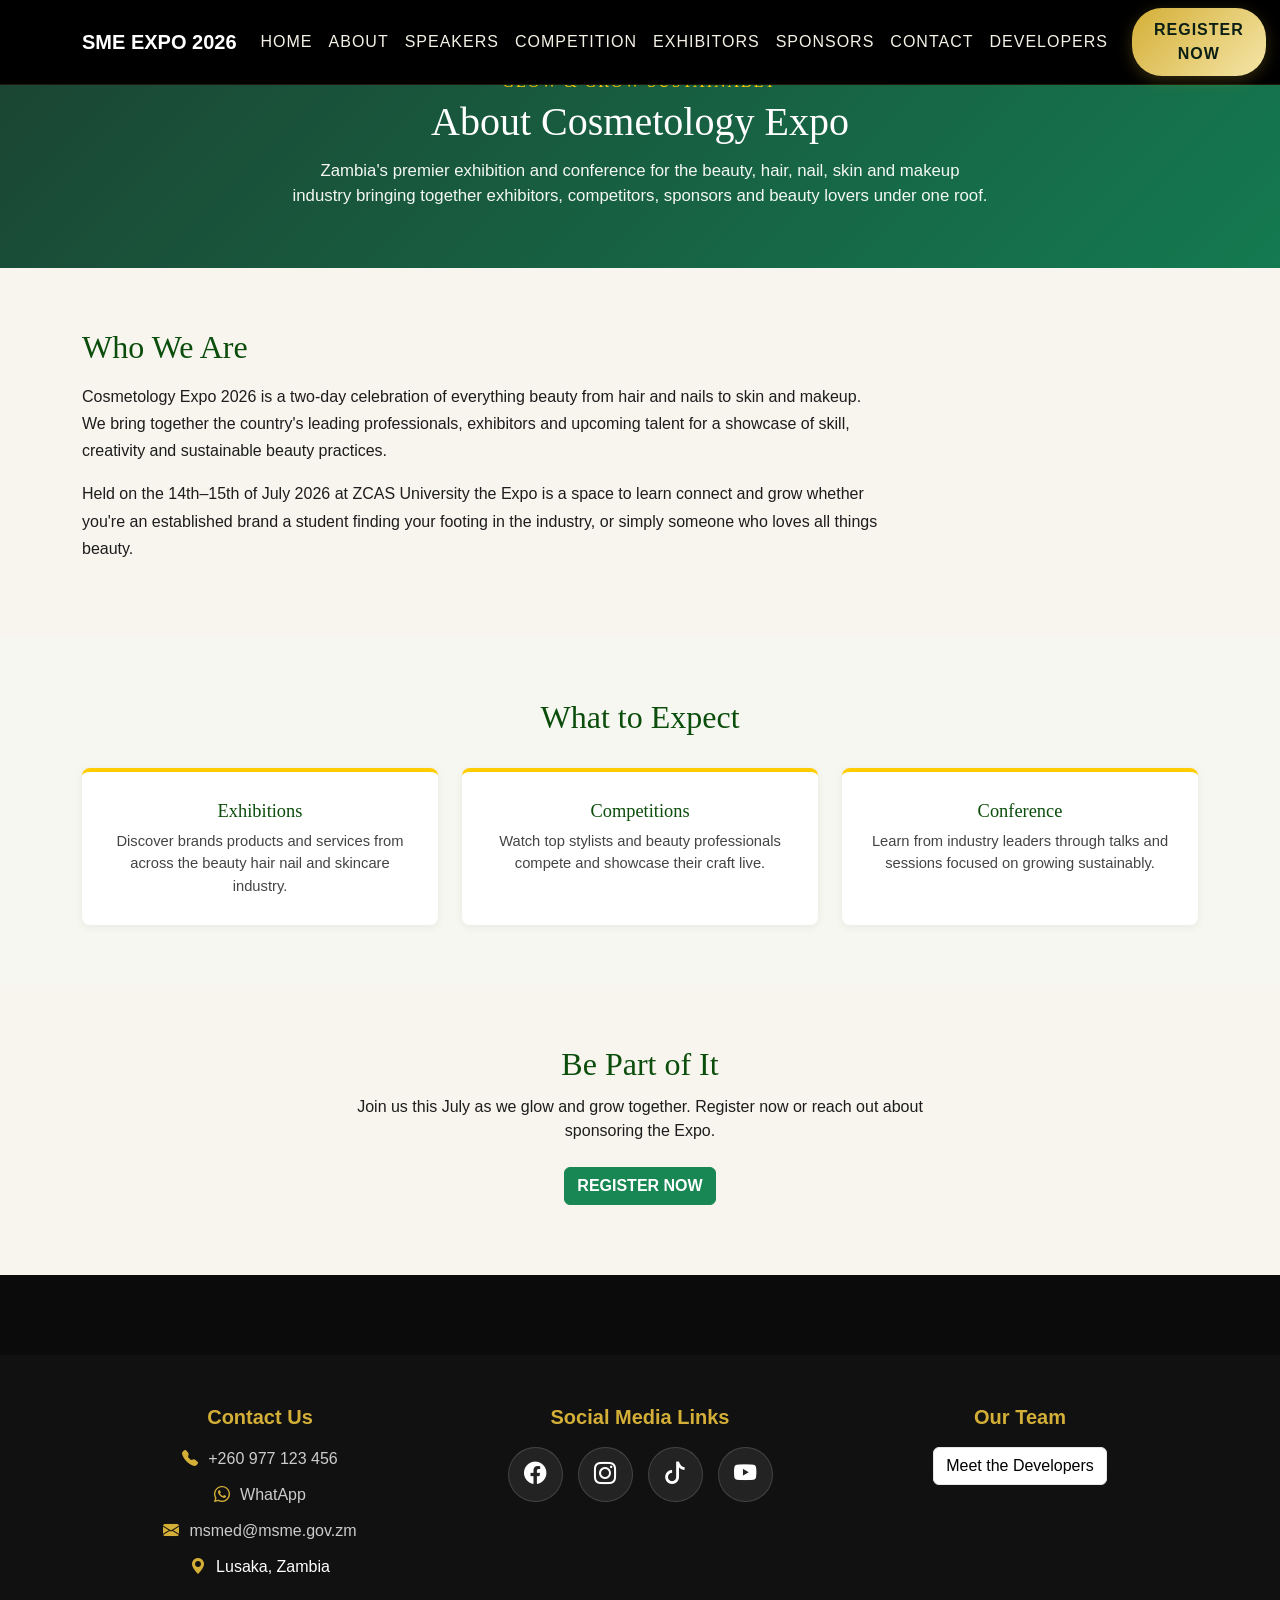
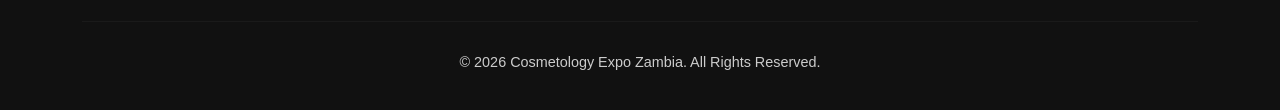
==== about page/about.html @ 8e78cc64 "Add files via upload" ====
<!doctype html>
<html lang="en">
  <head>
    <meta charset="UTF-8" />
    <meta name="viewport" content="width=device-width, initial-scale=1.0" />

    <title>Cosmetology Expo Zambia 2026</title>
    <link rel="stylesheet" href="../bootstrap/dist/css/bootstrap.css" />

    <link
      href="https://cdn.jsdelivr.net/npm/bootstrap@5.3.3/dist/css/bootstrap.min.css"
      rel="stylesheet"
    />

    <link
      href="https://cdn.jsdelivr.net/npm/bootstrap-icons@1.11.3/font/bootstrap-icons.css"
      rel="stylesheet"
    />
    <link rel="stylesheet" href="../style.css" />
    <link rel="stylesheet" href="about.css" />
    <link rel="stylesheet" href="../footer.css" />
  </head>
  <body>
    <!-- NAVBAR -->
    <nav class="navbar navbar-expand-lg navbar-dark fixed-top">
      <div class="container">
        <a class="navbar-brand fw-bold" href="#">
          SME <span class="gold">EXPO 2026</span>
        </a>

        <button
          class="navbar-toggler"
          type="button"
          data-bs-toggle="collapse"
          data-bs-target="#nav"
        >
          <span class="navbar-toggler-icon"></span>
        </button>

        <div class="collapse navbar-collapse" id="nav">
          <ul class="navbar-nav ms-auto">
            <li class="nav-item">
              <a class="nav-link" href="../index.html">HOME</a>
            </li>

            <li class="nav-item">
              <a class="nav-link" href="../about page/about.html">ABOUT</a>
            </li>

            <li class="nav-item">
              <a class="nav-link" href="../index.html#speakers">SPEAKERS</a>
            </li>
            <li class="nav-item">
              <a class="nav-link" href="../competition_page/competition.html"
                >COMPETITION</a
              >
            </li>
            <li class="nav-item">
              <a class="nav-link" href="../exhibitor_page/exhibitor.html"
                >EXHIBITORS</a
              >
            </li>

            <li class="nav-item">
              <a class="nav-link" href="../sponsor_page/sponsor.html"
                >SPONSORS</a
              >
            </li>

            <li class="nav-item">
              <a class="nav-link" href="../index.html#contact">CONTACT</a>
            </li>
            <li class="nav-item">
              <a class="nav-link" href="../developers_page/developers.html"
                >DEVELOPERS</a
              >
            </li>
          </ul>

          <a href="register_page/register.html">
            <button class="btn pink-btn ms-lg-3 text-white">
              REGISTER NOW
            </button></a
          >
        </div>
      </div>
    </nav>

    <!-- END HEADER -->
    <main class="expo-about-page">
      <!-- Hero -->
      <section class="expo-about-hero">
        <div class="container">
          <p class="expo-about-eyebrow">GLOW & GROW SUSTAINABLY</p>
          <h1 class="expo-about-title">About Cosmetology Expo</h1>
          <p class="expo-about-hero-text">
            Zambia's premier exhibition and conference for the beauty, hair,
            nail, skin and makeup industry bringing together exhibitors,
            competitors, sponsors and beauty lovers under one roof.
          </p>
        </div>
      </section>

      <section class="expo-about-story">
        <div class="container">
          <h2 class="expo-about-section-title">Who We Are</h2>
          <p class="expo-about-text">
            Cosmetology Expo 2026 is a two-day celebration of everything beauty
            from hair and nails to skin and makeup. We bring together the
            country's leading professionals, exhibitors and upcoming talent for
            a showcase of skill, creativity and sustainable beauty practices.
          </p>
          <p class="expo-about-text">
            Held on the 14th–15th of July 2026 at ZCAS University the Expo is a
            space to learn connect and grow whether you're an established brand
            a student finding your footing in the industry, or simply someone
            who loves all things beauty.
          </p>
        </div>
      </section>

      <section class="expo-about-highlights">
        <div class="container">
          <h2 class="expo-about-section-title">What to Expect</h2>

          <div class="expo-highlight-grid">
            <div class="expo-highlight-card">
              <h3 class="expo-highlight-title">Exhibitions</h3>
              <p class="expo-highlight-text">
                Discover brands products and services from across the beauty
                hair nail and skincare industry.
              </p>
            </div>

            <div class="expo-highlight-card">
              <h3 class="expo-highlight-title">Competitions</h3>
              <p class="expo-highlight-text">
                Watch top stylists and beauty professionals compete and showcase
                their craft live.
              </p>
            </div>

            <div class="expo-highlight-card">
              <h3 class="expo-highlight-title">Conference</h3>
              <p class="expo-highlight-text">
                Learn from industry leaders through talks and sessions focused
                on growing sustainably.
              </p>
            </div>
          </div>
        </div>
      </section>

      <section class="expo-about-cta">
        <div class="container">
          <h2 class="expo-about-section-title">Be Part of It</h2>

          <p class="expo-about-text">
            Join us this July as we glow and grow together. Register now or
            reach out about sponsoring the Expo.
          </p>

          <button type="button" class="btn btn-success expo-about-btn">
            REGISTER NOW
          </button>
        </div>
      </section>
    </main>

    <footer class="footer" id="contact">
      <div class="container">
        <div class="row text-center">
          <div class="col-md-4">
            <h5>Contact Us</h5>

            <!-- PHONE (callable on mobile) -->
            <div class="contact-item">
              <i class="bi bi-telephone-fill"></i>
              <a href="tel:+260977123456"> +260 977 123 456 </a>
            </div>

            <!-- WHATSAPP (opens chat) -->
            <div class="contact-item">
              <i class="bi bi-whatsapp"></i>
              <a
                href="https://wa.me/260977123456"
                target="_blank"
                rel="noopener noreferrer"
              >
                WhatApp
              </a>
            </div>
            <div class="contact-item">
              <i class="bi bi-envelope-fill"></i>
              <a href="mailto:msmed@msme.gov.zm">msmed@msme.gov.zm</a>
            </div>

            <!-- LOCATION (kept as text since it's not actionable here) -->
            <div class="contact-item">
              <i class="bi bi-geo-alt-fill"></i>
              <span>Lusaka, Zambia</span>
            </div>
          </div>

          <div class="col-md-4">
            <h5>Social Media Links</h5>

            <div class="social-icons">
              <a
                href="https://web.facebook.com/p/Ministry-of-Small-and-Medium-Enterprise-Development-61553670876706/?_rdc=1&_rdr#"
                target="_blank"
                ><i class="bi bi-facebook"></i
              ></a>
              <a href="https://www.instagram.com/minmsme/?hl=en"
                ><i class="bi bi-instagram"></i
              ></a>
              <a href="#"><i class="bi bi-tiktok"></i></a>

              <a
                href="https://www.youtube.com/channel/UCl2kdPJ8ve2TBBOpsqI4Zig"
                target="_blank"
                ><i class="bi bi-youtube"></i
              ></a>
            </div>
          </div>

          <div class="col-md-4">
            <h5>Our Team</h5>
            <a href="../developers_page/developers.html" class="btn team-btn">
              Meet the Developers
            </a>
          </div>
        </div>

        <hr />

        <div class="footer-bottom">
          <p>© 2026 Cosmetology Expo Zambia. All Rights Reserved.</p>
        </div>
      </div>
    </footer>

    <script src="../bootstrap/dist/js/bootstrap.js"></script>
  </body>
</html>
---- style.css ----
.navbar .nav-link {
   color: #f5f1e6;
   /* soft ivory instead of white */
   position: relative;
   transition: all 0.3s ease;
   letter-spacing: 1px;
 }

 /* Hover = gold luxury glow */
 .navbar .nav-link:hover {
   color: #d4af37;
   text-shadow:
     0 0 6px rgba(212, 175, 55, 0.6),
     0 0 12px rgba(212, 175, 55, 0.5),
     0 0 20px rgba(212, 175, 55, 0.4);
   transform: translateY(-2px);
 }

 /* underline glow (luxury thin line) */
 .navbar .nav-link::after {
   content: "";
   position: absolute;
   left: 0;
   bottom: -6px;
   width: 0%;
   height: 1px;
   background: #d4af37;
   box-shadow: 0 0 8px rgba(212, 175, 55, 0.7);
   transition: 0.3s ease;
 }

 .navbar .nav-link:hover::after {
   width: 100%;
 }

 .navbar {
   background: rgba(11, 31, 20, 0.85);
   backdrop-filter: blur(12px);
   border-bottom: 1px solid rgba(212, 175, 55, 0.15);
 }

 .pink-btn {
   background: linear-gradient(135deg, #d4af37, #f5e6a8);
   color: #0b1f14 !important;
   border: none;
   padding: 10px 22px;
   font-weight: 600;
   letter-spacing: 1px;
   border-radius: 30px;
   box-shadow: 0 4px 15px rgba(212, 175, 55, 0.25);
   transition: all 0.3s ease;
   position: relative;
   overflow: hidden;
 }

 /* Hover effect */
 .pink-btn:hover {
   transform: translateY(-3px);
   box-shadow: 0 8px 25px rgba(212, 175, 55, 0.45);
   background: linear-gradient(135deg, #f5e6a8, #d4af37);
 }

 /* subtle shine animation */
 .pink-btn::before {
   content: "";
   position: absolute;
   top: 0;
   left: -75%;
   width: 50%;
   height: 100%;
   background: rgba(255, 255, 255, 0.25);
   transform: skewX(-20deg);
   transition: 0.5s;
 }

 .pink-btn:hover::before {
   left: 130%;
 }

 body {
   background: #0b0b0b;
   color: white;
   font-family: Arial, sans-serif;
 }

 /* NAV */
 .navbar {
   background: #000;
 }


 /* ==========================================
   HERO SECTION
========================================== */

.hero {
  position: relative;
  min-height: 50vh;

  display: flex;
  align-items: center;

  overflow: hidden;

  background:
    linear-gradient(
      90deg,
      rgba(0, 0, 0, 0.88) 0%,
      rgba(0, 0, 0, 0.65) 35%,
      rgba(0, 0, 0, 0.30) 60%,
      rgba(0, 0, 0, 0.05) 100%
    ),
    url("images/hero.webp");

  background-size: cover;
 
  background-position: center 30%;
  background-repeat: no-repeat;
}

/* ==========================================
   HERO CONTENT
========================================== */

.hero-content {
  position: relative;
  z-index: 2;

  max-width: 720px;

  padding-top: 80px;
  padding-bottom: 40px;
}

/* ==========================================
   EVENT TAG
========================================== */

.hero-tag {
  display: inline-flex;
  align-items: center;

  padding: 10px 20px;
  margin-bottom: 1.5rem;

  border-radius: 999px;

  background: rgba(255, 255, 255, 0.08);
  backdrop-filter: blur(12px);

  border: 1px solid rgba(255, 255, 255, 0.15);

  color: #fff;
  font-size: 1.7;
  font-weight: 600;
  letter-spacing: 2px;
  text-transform: uppercase;
}

/* ==========================================
   HEADING AREA
========================================== */

.hero-heading {
  border-left: 4px solid rgba(255, 255, 255, 0.75);
  padding-left: 28px;
}

.hero-title {
  margin-bottom: 1.2rem;

  color: #fff;

  font-size: clamp(2.2rem, 4vw, 3rem);

  font-weight: 900;
  line-height: 1;

  text-transform: uppercase;

  max-width: 550px;

  text-shadow:
    0 0 10px rgba(0, 0, 0, 0.25),
    0 0 30px rgba(0, 0, 0, 0.15);
}

.hero-outline {
  display: block;

  color: transparent;
  -webkit-text-stroke: 1px rgba(255, 255, 255, 0.9);
}

/* ==========================================
   DESCRIPTION
========================================== */

.hero-description {
  width: min(400px, 100%);

  margin-bottom: 2rem;

  color: rgba(255, 255, 255, 0.92);

  font-size: 1rem;
  line-height: 1.8;
}

/* ==========================================
   CTA BUTTON
========================================== */

.hero-btn {
  display: inline-flex;
  align-items: center;
  justify-content: center;

  padding: 14px 34px;

  border-radius: 999px;

  text-decoration: none;

  color: #fff;

  font-weight: 700;
  letter-spacing: 0.5px;

  background: rgba(255, 255, 255, 0.12);

  backdrop-filter: blur(12px);

  border: 1px solid rgba(255, 255, 255, 0.2);

  transition: all 0.3s ease;
}

.hero-btn:hover {
  transform: translateY(-3px);

  background: rgba(255, 255, 255, 0.2);
}

/* ==========================================
   EVENT INFO
========================================== */

.hero-info {
  display: flex;
  flex-wrap: wrap;
  gap: 15px;

  margin-top: 2rem;
}

.info-pill {
  padding: 12px 20px;

  border-radius: 999px;

  background: rgba(255, 255, 255, 0.08);

  backdrop-filter: blur(10px);

  border: 1px solid rgba(255, 255, 255, 0.15);

  color: #fff;
  font-size: 0.95rem;
}

/* ==========================================
   COUNTDOWN
========================================== */

.countdown-card {
  display: flex;
  flex-wrap: wrap;

  gap: 15px;

  margin-top: 1.8rem;
}

.time-box {
  min-width: 85px;

  text-align: center;

  padding: 16px;

  border-radius: 18px;

  background: rgba(255, 255, 255, 0.08);

  backdrop-filter: blur(10px);

  border: 1px solid rgba(255, 255, 255, 0.15);
}

.time-box span {
  display: block;

  color: #fff;

  font-size: 1.8rem;
  font-weight: 700;
}

.time-box small {
  color: rgba(255, 255, 255, 0.75);

  font-size: 0.75rem;

  letter-spacing: 1px;

  text-transform: uppercase;
}

/* ==========================================
   TABLETS
========================================== */

@media (max-width: 992px) {

  .hero {
    background-position: center center;
  }

  .hero-content {
    max-width: 100%;
    padding-top: 70px;
    padding-bottom: 40px;
    position: relative;
    z-index: 1;
  }

  .hero-title {
    max-width: 100%;
  }

  .hero-description {
    width: min(340px, 100%);
  }
}

/* ==========================================
   MOBILE
========================================== */

@media (max-width: 768px) {

  .hero {
    min-height: auto;

    background:
      linear-gradient(
        180deg,
        rgba(0, 0, 0, 0.82) 0%,
        rgba(0, 0, 0, 0.55) 100%
      ),
      url("images/smaller_screens.webp");

    background-size: cover;
    background-position: center top;
    background-repeat: no-repeat;

    padding: 90px 0 50px;
  }

  .hero-content {
    padding: 0;
  }

  .hero-heading {
    border-left: none;
    padding-left: 0;
  }

  .hero-title {
    font-size: clamp(2rem, 8vw, 3.2rem);
    max-width: 100%;
  }

  .hero-description {
    width: 100%;
    max-width: 100%;
    font-size: 0.95rem;
  }

  .hero-info {
    flex-direction: column;
    align-items: flex-start;
  }

  .countdown-card {
    gap: 10px;
  }

  .time-box {
    min-width: 75px;
    padding: 14px;
  }

  .time-box span {
    font-size: 1.4rem;
  }

  .hero-btn {
    width: 100%;
    max-width: 260px;
  }
}

/* ==========================================
   SMALL PHONES
========================================== */

@media (max-width: 480px) {

  .hero-tag {
    font-size: 0.7rem;
    letter-spacing: 1px;
  }

  .hero-title {
    font-size: 2rem;
  }

  .hero-description {
    font-size: 0.9rem;
  }

  .time-box {
    min-width: 65px;
  }

  .time-box span {
    font-size: 1.2rem;
  }
}

/* ==========================================
   GLOBAL TEXT FIX
========================================== */

body {
  color: #222;
}


/* VALUE SECTION */



  .value-section {
  background: #f3ede3;

}

.value-box {
  padding: 30px 25px;
  border-radius: 16px;
background:#fff;
  border: 1px solid rgba(0, 0, 0, 0.08);
  box-shadow: 0 2px 10px rgba(0, 0, 0, 0.04);
  transition: all 0.3s ease;
  height: 100%;
  text-align: center;
}

.value-box i {
  display: block;
  font-size: 32px;
  color: #d4af37;
  margin-bottom: 12px;
}

.value-box h5 {
  margin: 0;
  font-weight: 600;
  color: #222;
}

.value-box:hover {
  transform: translateY(-6px);
  background: #1b4332;
  border-color: #1b4332;
  box-shadow: 0 12px 30px rgba(27, 67, 50, 0.25);
}

.value-box:hover i,
.value-box:hover h5 {
  color: #fff;
}

.value-box:hover i {
  color: #d4af37; /* keeps gold icon even on hover */
}

/* BEAUTY CARDS */
.beauty-card {
  position: relative;
  overflow: hidden;
  border-radius: 16px;
  cursor: pointer;
  transition: all 0.3s ease;
  height: 100%;
  box-shadow: 0 8px 25px rgba(0, 0, 0, 0.08);
}

.beauty-card img {
  width: 100%;
  height: 280px;
  object-fit: cover;
  display: block;
  transition: transform 0.4s ease;
}

.beauty-card h6 {
  position: absolute;
  bottom: 15px;
  left: 15px;
  margin: 0;
  color: #fff;
  background: rgba(0, 0, 0, 0.65);
  padding: 8px 14px;
  border-radius: 8px;
  font-size: 1rem;
  font-weight: 600;
}

.beauty-card:hover img {
  transform: scale(1.08);
}


/* WHAT YOU'LL EXPERIENCE */
.expo-title {
  font-size: clamp(1.8rem, 4vw, 2.5rem);
  font-weight: 700;
  letter-spacing: 2px;
  color: #1b4332; /* green */
  text-transform: uppercase;
  position: relative;
  display: inline-block;
}

.expo-title::after {
  content: "";
  display: block;
  width: 120px;
  height: 4px;
  margin: 12px auto 0;
  border-radius: 50px;
  background: linear-gradient(
    to right,
    #1b4332,
    #d4af37,
    #5a3e1b
  );
}

/* PARAGRAPH */
.expo-subtitle {
  max-width: 700px;
  margin-left: auto;
  margin-right: auto;
  font-size: 1.15rem;
  line-height: 1.8;
  color: #000;
  font-weight: 400;
}

/* BEAUTY FOCUS AREAS */
.focus-areas-title {
  font-size: clamp(1.8rem, 4vw, 2.5rem);
  font-weight: 700;
  letter-spacing: 2px;
  color: #1b4332; /* green */
  text-transform: uppercase;
  position: relative;
  display: inline-block;
}

.focus-areas-title::after {
 content: "";
  display: block;
  width: 120px;
  height: 4px;
  margin: 12px auto 0;
  border-radius: 50px;
  background: linear-gradient(
    to right,
    #1b4332,
    #d4af37,
    #5a3e1b
  );
}

/* Tablet */
@media (max-width: 991px) {
  .beauty-card img {
    height: 250px;
  }
}

/* Mobile */
@media (max-width: 767px) {
  .beauty-card {
    max-width: 500px;
    margin: 0 auto;
  }

  .beauty-card img {
    height: 300px;
  }
}

/* Very small phones */
@media (max-width: 480px) {
  .beauty-card img {
    height: 240px;
  }
} 
/* =========================
   HOME ABOUT SECTION (GREEN THEME)
========================= */

.home-about-section {
  background: linear-gradient(135deg,  #144d35, #1b4332);
  color: #fff;
}

.home-about-title {
  font-weight: 700;
  color: #fff;
}

.home-about-text {
  color: rgba(255, 255, 255, 0.9);
  line-height: 1.7;
}

.home-about-btn {
  background-color: #fff;
  color: #0b5d3b;
  border: none;
  font-weight: 600;
}

.home-about-btn:hover {
  background-color: #e6f5ee;
  color: #0b5d3b;
}

.home-about-img {
  width: 100%;
  border-radius: 0.5rem;
}

/* =========================
   SPEAKERS SECTION
========================= */

.speakers-section {
  background: #f3ede3;
}
.speaker-card {
  background: #fff;
  border-radius: 12px;
  overflow: hidden;
  box-shadow: 0 6px 20px rgba(0,0,0,0.08);
  transition: all 0.3s ease;
  height: 100%;
}

.speaker-card:hover {
  transform: translateY(-8px);
  box-shadow: 0 12px 30px rgba(0,0,0,0.15);
}

.speaker-card img {
  width: 100%;
  height: 320px;
  object-fit: cover;
  object-position: top;
}

.speaker-info {
  padding: 15px;
}

.speaker-info h5,
.speaker-info small,
.speaker-info p {
  color: #222 !important;
}

.speaker-info small {
  color: #0b5d3b !important;
  display: block;
  margin-bottom: 10px;
}

.speaker-info p {
  font-size: 14px;
  line-height: 1.5;
}


/* =========================
   SPONSORS SECTION BACKGROUND
========================= */
#sponsors {
 background: linear-gradient(135deg,  #144d35, #1b4332);
  color: #fff;
}

/* subtitle */
.sponsor-subtext {
  color: rgba(255,255,255,0.85);
  max-width: 700px;
  margin: 0 auto 20px;
}

/* CTA BUTTON */
.sponsor-cta {
  display: inline-block;
  margin-top: 10px;
  padding: 10px 20px;
  background: #fff;
  color: #0b5d3b;
  font-weight: 600;
  border-radius: 8px;
  text-decoration: none;
  transition: 0.3s;
}

.sponsor-cta:hover {
  background: #e6f5ee;
}

/* =========================
   MARQUEE
========================= */
.sponsor-marquee {
    overflow: hidden;
    padding: 40px 0;
}

.sponsor-track {
  display: flex;
  gap: 25px;
  width: max-content;
  animation: scrollLeft 25s linear infinite;
}

/* =========================
   SPONSOR CARD (CLICKABLE)
========================= */
.sponsor-card {
  background: #fff;
  border-radius: 12px;
  padding: 15px;
  width: 220px;
  flex: 0 0 auto;

  text-decoration: none;
  color: #222;

  display: flex;
  flex-direction: column;
  align-items: center;

  overflow: hidden; /* important */

  box-shadow: 0 6px 18px rgba(0,0,0,0.15);

  transition:
    transform 0.3s ease,
    box-shadow 0.3s ease;
}


.sponsor-card img {
  width: 100%;
  height: 70px;
  object-fit: contain;
  margin-bottom: 10px;
}
.sponsor-card h6 {
  font-weight: 700;
  margin-top: 10px;
  margin-bottom: 0;
}

.sponsor-card:hover {
  transform: scale(1.18);
  box-shadow: 0 18px 40px rgba(0,0,0,0.25);
}



/* =========================
   ANIMATION
========================= */
@keyframes scrollLeft {
  0% { transform: translateX(0); }
  100% { transform: translateX(-50%); }
}

/* =========================
   CTA SECTION
========================= */
#register {
  background: #111;
}

#register h2 {
  font-weight: 700;
}

#register p {
  color: #ccc;
}

/* RESPONSIVENESS */
@media (max-width: 1200px) {

  .hero-content {
    max-width: 600px;
  }

  .speaker-card img {
    height: 280px;
  }

  .beauty-card img {
    height: 240px;
  }
}
---- about page/about.css ----
.expo-about-page {
  color: #1d1d1d;
}

/* HERO SECTION */
.expo-about-hero {
  background-color: rgb(12, 90, 12);
  background: linear-gradient(135deg, #1b4332, #147a50);
  color: white;
  padding: 70px 0 60px;
  text-align: center;
}

.expo-about-eyebrow {
  font-family: "Fingbanger";
  letter-spacing: 2px;
  color: rgb(255, 204, 0);
  margin-bottom: 0.25rem;
}

.expo-about-title {
  font-family: "Folklore";
  color: white;
  margin-bottom: 0.75rem;
}

.expo-about-hero-text {
  max-width: 700px;
  margin: 0 auto;
  font-size: 1.05rem;
  opacity: 0.95;
}

/* STORY SECTION */
.expo-about-story {
  padding: 60px 0;
}

.expo-about-story .expo-about-section-title {
  font-family: "Folklore";
  color: rgb(11, 77, 11);
  margin-bottom: 1rem;
}

.expo-about-story .expo-about-text {
  font-size: 1rem;
  line-height: 1.7;
  max-width: 800px;
}

/* HIGHLIGHTS SECTION */
.expo-about-highlights {
  background-color: #f7f7f2;
  padding: 60px 0;
}

.expo-about-highlights .expo-about-section-title {
  font-family: "Folklore";
  color: rgb(11, 77, 11);
  text-align: center;
  margin-bottom: 2rem;
}

.expo-highlight-grid {
  display: grid;
  grid-template-columns: repeat(3, 1fr);
  gap: 24px;
}

.expo-highlight-card {
  background: white;
  border-radius: 8px;
  padding: 28px 22px;
  text-align: center;
  box-shadow: 0 2px 10px rgba(0, 0, 0, 0.06);
  border-top: 4px solid rgb(255, 204, 0);
}

.expo-highlight-title {
  font-family: "Landasans";
  color: rgb(11, 77, 11);
  font-size: 1.15rem;
  margin-bottom: 0.5rem;
}

.expo-highlight-text {
  font-size: 0.92rem;
  color: #444;
  margin: 0;
}

/* CTA SECTION */
.expo-about-cta {
  text-align: center;
  padding: 60px 0 70px;
}

.expo-about-cta .expo-about-section-title {
  font-family: "Folklore";
  color: rgb(11, 77, 11);
  margin-bottom: 0.75rem;
}

.expo-about-cta .expo-about-text {
  max-width: 600px;
  margin: 0 auto 1.5rem;
}

.expo-about-btn {
  font-weight: 600;
}


/* MOBILE */
@media (max-width: 768px) {
  .expo-highlight-grid {
    grid-template-columns: 1fr;
  }
}

.expo-about-story {
  background-color: #f8f5ef;
}

.expo-about-cta {
  background-color: #f8f5ef;
}
---- footer.css ----
/* =========================================
   FOOTER BASE
   ========================================= */

.footer {
  background: #111;
  color: #fff;
  padding: 50px 0 20px;
  margin-top: 80px;
}

/* Section titles */
.footer h5 {
  color: #d4af37;
  margin-bottom: 18px;
  font-weight: 600;
}

/* default text + links */
.footer p,
.footer a {
  color: #ccc;
}

/* prevent ugly underline globally */
.footer a {
  text-decoration: none;
}

/* =========================================
   CONTACT SECTION
   ========================================= */

.contact-item {
  display: flex;
  align-items: center;
  justify-content: center;
  gap: 10px;
  margin-bottom: 12px;
}

/* icons */
.contact-item i {
  color: #d4af37;
  transition: 0.3s ease;
}

/* clickable links */
.contact-item a {
  color: #ccc;
  transition: 0.3s ease;
}

/* hover effect */
.contact-item a:hover {
  color: #d4af37;
}

/* WhatsApp special hover (green glow) */
.contact-item:hover .bi-whatsapp {
  color: #25D366;
  transform: scale(1.15);
}

/* =========================================
   SOCIAL ICONS
   ========================================= */

.social-icons {
  display: flex;
  justify-content: center;
  gap: 15px;
  margin-top: 10px;
}

.social-icons a {
  width: 55px;
  height: 55px;

  display: flex;
  align-items: center;
  justify-content: center;

  border-radius: 50%;

  background: rgba(255,255,255,0.08);
  border: 1px solid rgba(255,255,255,0.15);

  color: #fff;
  font-size: 1.4rem;

  transition: all 0.3s ease;
}

.social-icons a:hover {
  transform: translateY(-5px);
  background: #d4af37;
  color: #111;
  box-shadow: 0 0 18px rgba(212,175,55,0.6);
}

/* =========================================
   DEVELOPERS SECTION
   ========================================= */

.developers {
  display: flex;
  flex-direction: column;
  gap: 8px;
}

.developers a {
  font-size: 0.9rem;
  color: #ccc;
  transition: 0.3s ease;
}

/* hover animation */
.developers a:hover {
  color: #d4af37;
  transform: translateX(8px);
}

/* =========================================
   FOOTER BOTTOM
   ========================================= */

.footer hr {
  border-color: rgba(255,255,255,0.15);
  margin: 30px 0;
}

.footer-bottom {
  text-align: center;
  color: #888;
  font-size: 0.9rem;
}

.team-btn {
  background-color: #ffffff !important;
  color: #000 !important;
  border: 1px solid #e6e6e6 !important;
  transition: all 0.3s ease !important;

}


/* hover = luxury gold */
.team-btn:hover {
  background: linear-gradient(135deg, #f6dd8b, #efd66a) !important;
  color: #000 !important;
  border-color: #f5d97c !important;
  transform: translateY(-2px);
  box-shadow: 0 6px 15px rgba(212, 175, 55, 0.25);
}
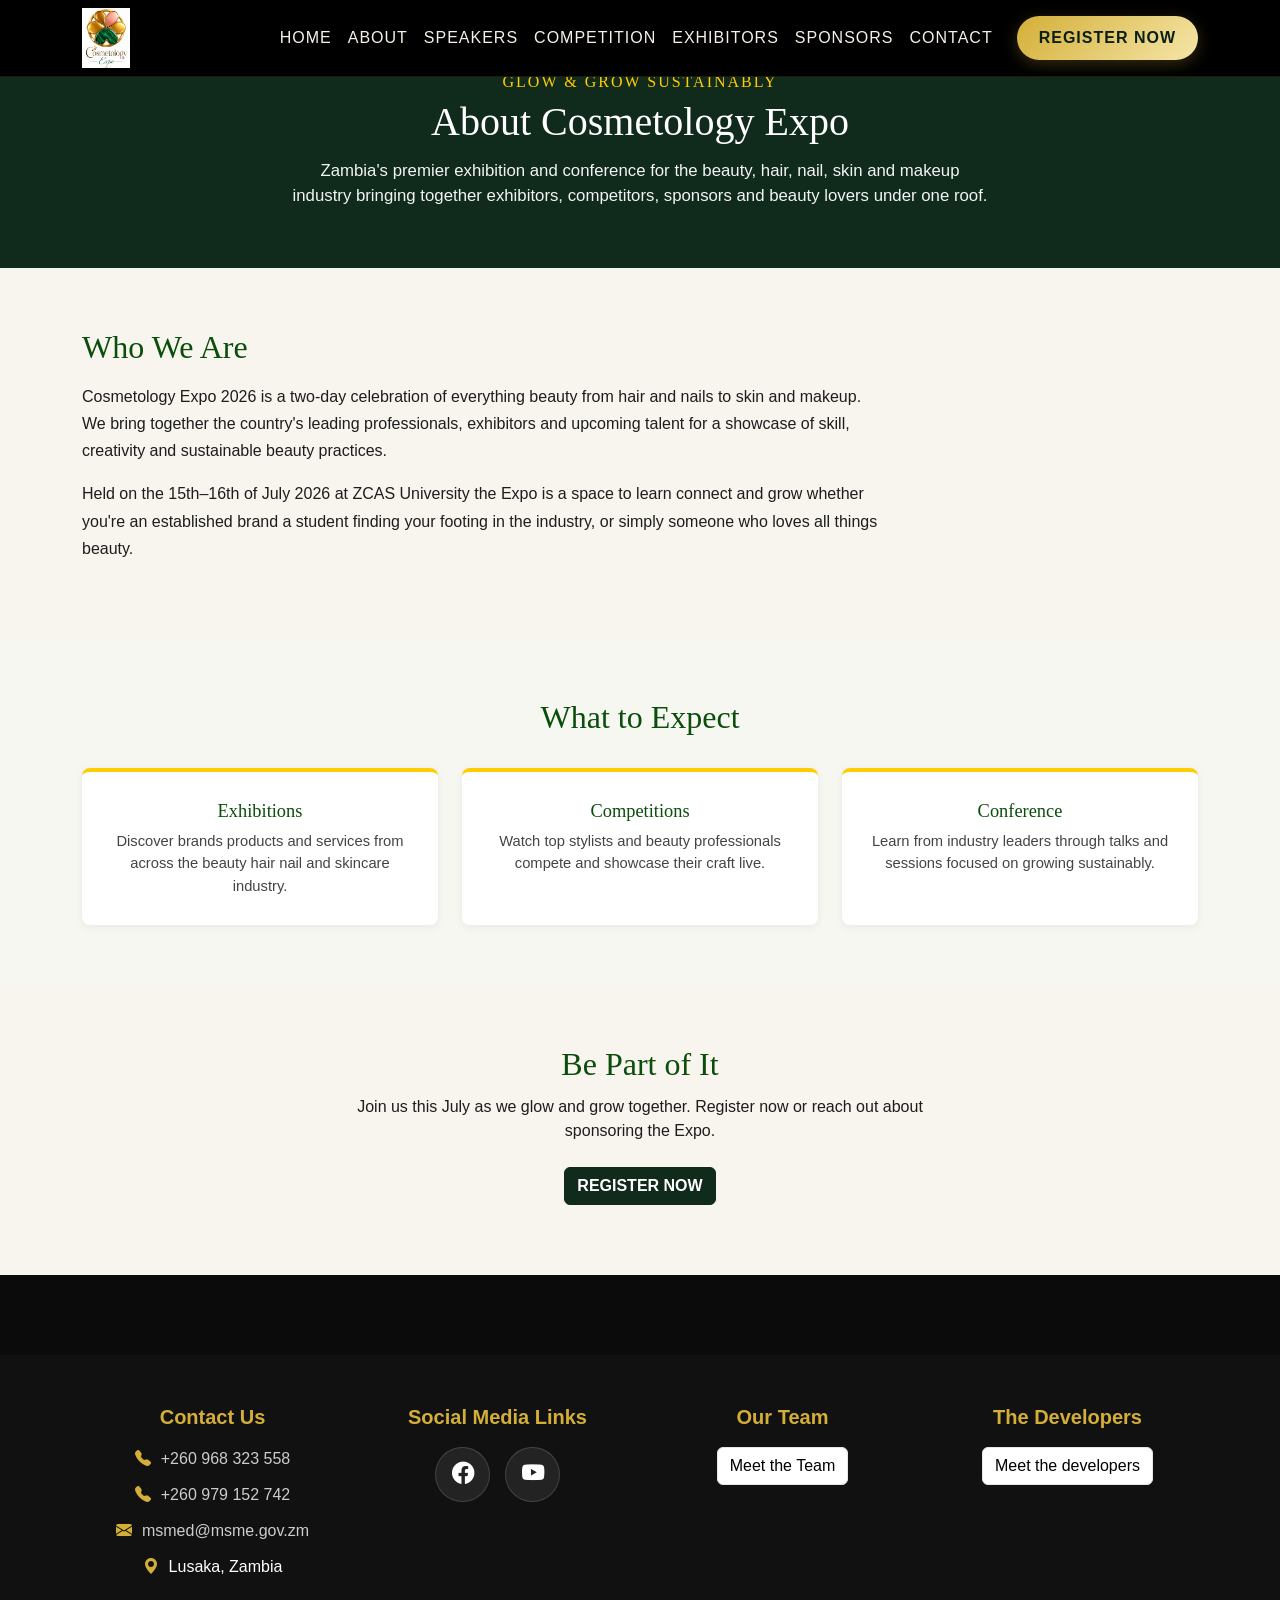
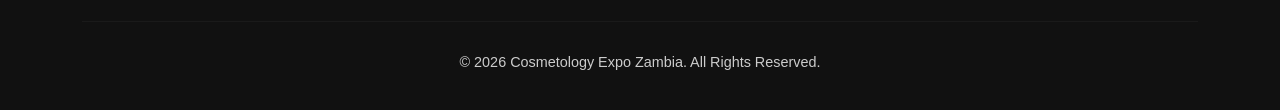
==== commit 90d40bca: "Add files via upload" ====
--- a/about page/about.html
+++ b/about page/about.html
@@ -5,7 +5,7 @@
     <meta name="viewport" content="width=device-width, initial-scale=1.0" />
 
     <title>Cosmetology Expo Zambia 2026</title>
-    <link rel="stylesheet" href="../bootstrap/dist/css/bootstrap.css" />
+    <link rel="stylesheet" href="bootstrap/dist/css/bootstrap.css" />
 
     <link
       href="https://cdn.jsdelivr.net/npm/bootstrap@5.3.3/dist/css/bootstrap.min.css"
@@ -17,26 +17,36 @@
       rel="stylesheet"
     />
     <link rel="stylesheet" href="../style.css" />
+    <link rel="stylesheet" href="../footer.css" />
     <link rel="stylesheet" href="about.css" />
-    <link rel="stylesheet" href="../footer.css" />
   </head>
   <body>
     <!-- NAVBAR -->
     <nav class="navbar navbar-expand-lg navbar-dark fixed-top">
       <div class="container">
-        <a class="navbar-brand fw-bold" href="#">
-          SME <span class="gold">EXPO 2026</span>
+        <!-- Logo -->
+        <a class="navbar-brand" href="index.html">
+          <img
+            src="../images/logo.jpg"
+            alt="SME Expo 2026 Logo"
+            class="navbar-logo"
+          />
         </a>
 
+        <!-- Mobile Toggle -->
         <button
           class="navbar-toggler"
           type="button"
           data-bs-toggle="collapse"
           data-bs-target="#nav"
+          aria-controls="nav"
+          aria-expanded="false"
+          aria-label="Toggle navigation"
         >
           <span class="navbar-toggler-icon"></span>
         </button>
 
+        <!-- Navigation -->
         <div class="collapse navbar-collapse" id="nav">
           <ul class="navbar-nav ms-auto">
             <li class="nav-item">
@@ -50,42 +60,36 @@
             <li class="nav-item">
               <a class="nav-link" href="../index.html#speakers">SPEAKERS</a>
             </li>
-            <li class="nav-item">
-              <a class="nav-link" href="../competition_page/competition.html"
-                >COMPETITION</a
-              >
-            </li>
-            <li class="nav-item">
-              <a class="nav-link" href="../exhibitor_page/exhibitor.html"
-                >EXHIBITORS</a
-              >
-            </li>
-
-            <li class="nav-item">
-              <a class="nav-link" href="../sponsor_page/sponsor.html"
-                >SPONSORS</a
-              >
+
+            <li class="nav-item">
+              <a class="nav-link" href="../competition_page/competition.html">
+                COMPETITION
+              </a>
+            </li>
+
+            <li class="nav-item">
+              <a class="nav-link" href="../exhibitor_page/exhibitor.html">
+                EXHIBITORS
+              </a>
+            </li>
+
+            <li class="nav-item">
+              <a class="nav-link" href="../sponsor_page/sponsor.html">
+                SPONSORS
+              </a>
             </li>
 
             <li class="nav-item">
               <a class="nav-link" href="../index.html#contact">CONTACT</a>
             </li>
-            <li class="nav-item">
-              <a class="nav-link" href="../developers_page/developers.html"
-                >DEVELOPERS</a
-              >
-            </li>
           </ul>
 
-          <a href="register_page/register.html">
-            <button class="btn pink-btn ms-lg-3 text-white">
-              REGISTER NOW
-            </button></a
-          >
+          <a href="../register_page/register.html" class="ms-lg-3">
+            <button class="btn pink-btn text-white">REGISTER NOW</button>
+          </a>
         </div>
       </div>
     </nav>
-
     <!-- END HEADER -->
     <main class="expo-about-page">
       <!-- Hero -->
@@ -111,7 +115,7 @@
             a showcase of skill, creativity and sustainable beauty practices.
           </p>
           <p class="expo-about-text">
-            Held on the 14th–15th of July 2026 at ZCAS University the Expo is a
+            Held on the 15th–16th of July 2026 at ZCAS University the Expo is a
             space to learn connect and grow whether you're an established brand
             a student finding your footing in the industry, or simply someone
             who loves all things beauty.
@@ -160,9 +164,12 @@
             reach out about sponsoring the Expo.
           </p>
 
-          <button type="button" class="btn btn-success expo-about-btn">
+          <a
+            href="register_page/register.php"
+            class="btn btn-success expo-about-btn"
+          >
             REGISTER NOW
-          </button>
+          </a>
         </div>
       </section>
     </main>
@@ -170,64 +177,59 @@
     <footer class="footer" id="contact">
       <div class="container">
         <div class="row text-center">
-          <div class="col-md-4">
+          <div class="col-md-3">
             <h5>Contact Us</h5>
 
-            <!-- PHONE (callable on mobile) -->
             <div class="contact-item">
               <i class="bi bi-telephone-fill"></i>
-              <a href="tel:+260977123456"> +260 977 123 456 </a>
-            </div>
-
-            <!-- WHATSAPP (opens chat) -->
-            <div class="contact-item">
-              <i class="bi bi-whatsapp"></i>
-              <a
-                href="https://wa.me/260977123456"
-                target="_blank"
-                rel="noopener noreferrer"
-              >
-                WhatApp
-              </a>
-            </div>
+              <a href="tel:+260968323558"> +260 968 323 558 </a>
+            </div>
+            <div class="contact-item">
+              <i class="bi bi-telephone-fill"></i>
+              <a href="tel:+260979152742">+260 979 152 742 </a>
+            </div>
+
             <div class="contact-item">
               <i class="bi bi-envelope-fill"></i>
               <a href="mailto:msmed@msme.gov.zm">msmed@msme.gov.zm</a>
             </div>
 
-            <!-- LOCATION (kept as text since it's not actionable here) -->
             <div class="contact-item">
               <i class="bi bi-geo-alt-fill"></i>
               <span>Lusaka, Zambia</span>
             </div>
           </div>
 
-          <div class="col-md-4">
+          <div class="col-md-3">
             <h5>Social Media Links</h5>
 
             <div class="social-icons">
               <a
                 href="https://web.facebook.com/p/Ministry-of-Small-and-Medium-Enterprise-Development-61553670876706/?_rdc=1&_rdr#"
                 target="_blank"
-                ><i class="bi bi-facebook"></i
-              ></a>
-              <a href="https://www.instagram.com/minmsme/?hl=en"
-                ><i class="bi bi-instagram"></i
-              ></a>
-              <a href="#"><i class="bi bi-tiktok"></i></a>
-
+              >
+                <i class="bi bi-facebook"></i>
+              </a>
               <a
                 href="https://www.youtube.com/channel/UCl2kdPJ8ve2TBBOpsqI4Zig"
                 target="_blank"
-                ><i class="bi bi-youtube"></i
-              ></a>
-            </div>
-          </div>
-
-          <div class="col-md-4">
+              >
+                <i class="bi bi-youtube"></i>
+              </a>
+            </div>
+          </div>
+
+          <div class="col-md-3">
             <h5>Our Team</h5>
-            <a href="../developers_page/developers.html" class="btn team-btn">
-              Meet the Developers
+            <a href="../team_page/team.html" class="btn team-btn">
+              Meet the Team
+            </a>
+          </div>
+
+          <div class="col-md-3">
+            <h5>The Developers</h5>
+            <a href="../developers_page/developer.html" class="btn team-btn">
+              Meet the developers
             </a>
           </div>
         </div>
--- a/style.css
+++ b/style.css
@@ -1,3 +1,24 @@
+ /* Logo */
+.navbar-logo {
+  height: 60px; /* Adjust if needed */
+  width: auto;
+  display: block;
+}
+
+/* Navbar brand */
+.navbar-brand {
+  padding: 0;
+  display: flex;
+  align-items: center;
+}
+
+/* Mobile */
+@media (max-width: 991.98px) {
+  .navbar-logo {
+    height: 50px;
+  }
+}
+ 
  .navbar .nav-link {
    color: #f5f1e6;
    /* soft ivory instead of white */
@@ -103,14 +124,14 @@
   overflow: hidden;
 
   background:
-    linear-gradient(
+  linear-gradient(
       90deg,
       rgba(0, 0, 0, 0.88) 0%,
       rgba(0, 0, 0, 0.65) 35%,
       rgba(0, 0, 0, 0.30) 60%,
       rgba(0, 0, 0, 0.05) 100%
-    ),
-    url("images/hero.webp");
+    ), 
+    url("images/background.webp");
 
   background-size: cover;
  
@@ -131,33 +152,44 @@
   padding-top: 80px;
   padding-bottom: 40px;
 }
-
-/* ==========================================
-   EVENT TAG
-========================================== */
-
 .hero-tag {
   display: inline-flex;
   align-items: center;
-
-  padding: 10px 20px;
-  margin-bottom: 1.5rem;
-
-  border-radius: 999px;
+  gap: 10px;
+  padding: 12px 24px;
+  margin-bottom: 30px;
 
   background: rgba(255, 255, 255, 0.08);
   backdrop-filter: blur(12px);
-
-  border: 1px solid rgba(255, 255, 255, 0.15);
-
-  color: #fff;
-  font-size: 1.7;
+  -webkit-backdrop-filter: blur(12px);
+
+  border: 1px solid rgba(212, 175, 55, 0.45);
+  border-left: 5px solid #d4af37;
+  border-radius: 50px;
+
+  color: #ffffff;
+  font-size: 0.95rem;
   font-weight: 600;
-  letter-spacing: 2px;
+  letter-spacing: 1px;
   text-transform: uppercase;
-}
-
-/* ==========================================
+  line-height: 1.5;
+
+  width: fit-content;
+
+  box-shadow:
+    0 10px 30px rgba(0,0,0,.25),
+    0 0 20px rgba(212,175,55,.15);
+
+  transition: all .35s ease;
+}
+
+.hero-tag:hover{
+    transform: translateY(-3px);
+    border-color:#d4af37;
+    box-shadow:
+      0 15px 40px rgba(0,0,0,.35),
+      0 0 30px rgba(212,175,55,.35);
+}/* ==========================================
    HEADING AREA
 ========================================== */
 
@@ -206,43 +238,46 @@
   font-size: 1rem;
   line-height: 1.8;
 }
-
-/* ==========================================
-   CTA BUTTON
-========================================== */
-
 .hero-btn {
-  display: inline-flex;
-  align-items: center;
-  justify-content: center;
-
-  padding: 14px 34px;
-
-  border-radius: 999px;
-
+  display: inline-block;
   text-decoration: none;
 
-  color: #fff;
-
-  font-weight: 700;
-  letter-spacing: 0.5px;
-
-  background: rgba(255, 255, 255, 0.12);
-
-  backdrop-filter: blur(12px);
-
-  border: 1px solid rgba(255, 255, 255, 0.2);
-
+  background: linear-gradient(135deg, #d4af37, #f5e6a8);
+  color: #0b1f14;
+  border: none;
+  padding: 10px 22px;
+  font-weight: 600;
+  letter-spacing: 1px;
+  border-radius: 30px;
+  box-shadow: 0 4px 15px rgba(212, 175, 55, 0.25);
   transition: all 0.3s ease;
+  position: relative;
+  overflow: hidden;
 }
 
 .hero-btn:hover {
+  color: #0b1f14;
+  text-decoration: none;
   transform: translateY(-3px);
-
-  background: rgba(255, 255, 255, 0.2);
-}
-
-/* ==========================================
+  box-shadow: 0 8px 25px rgba(212, 175, 55, 0.45);
+  background: linear-gradient(135deg, #f5e6a8, #d4af37);
+}
+
+.hero-btn::before {
+  content: "";
+  position: absolute;
+  top: 0;
+  left: -75%;
+  width: 50%;
+  height: 100%;
+  background: rgba(255, 255, 255, 0.25);
+  transform: skewX(-20deg);
+  transition: left 0.5s ease;
+}
+
+.hero-btn:hover::before {
+  left: 130%;
+}/* ==========================================
    EVENT INFO
 ========================================== */
 
@@ -268,7 +303,6 @@
   color: #fff;
   font-size: 0.95rem;
 }
-
 /* ==========================================
    COUNTDOWN
 ========================================== */
@@ -276,23 +310,19 @@
 .countdown-card {
   display: flex;
   flex-wrap: wrap;
-
-  gap: 15px;
-
-  margin-top: 1.8rem;
+  gap: 20px;
+  margin-top: 2rem;
 }
 
 .time-box {
-  min-width: 85px;
+  min-width: 130px;      /* Increased from 85px */
+  padding: 28px 22px;    /* Bigger box */
 
   text-align: center;
 
-  padding: 16px;
-
-  border-radius: 18px;
+  border-radius: 20px;
 
   background: rgba(255, 255, 255, 0.08);
-
   backdrop-filter: blur(10px);
 
   border: 1px solid rgba(255, 255, 255, 0.15);
@@ -300,23 +330,24 @@
 
 .time-box span {
   display: block;
-
   color: #fff;
 
-  font-size: 1.8rem;
+  font-size: 3rem;       /* Increased from 1.8rem */
   font-weight: 700;
+  line-height: 1;
 }
 
 .time-box small {
-  color: rgba(255, 255, 255, 0.75);
-
-  font-size: 0.75rem;
-
-  letter-spacing: 1px;
-
+  display: block;
+  margin-top: 10px;
+
+  color: rgba(255, 255, 255, 0.8);
+
+  font-size: 0.95rem;    /* Increased from 0.75rem */
+
+  letter-spacing: 2px;
   text-transform: uppercase;
 }
-
 /* ==========================================
    TABLETS
 ========================================== */
@@ -623,6 +654,8 @@
     height: 240px;
   }
 } 
+
+
 /* =========================
    HOME ABOUT SECTION (GREEN THEME)
 ========================= */
@@ -641,73 +674,314 @@
   color: rgba(255, 255, 255, 0.9);
   line-height: 1.7;
 }
-
-.home-about-btn {
-  background-color: #fff;
-  color: #0b5d3b;
-  border: none;
-  font-weight: 600;
-}
-
-.home-about-btn:hover {
-  background-color: #e6f5ee;
-  color: #0b5d3b;
-}
-
 .home-about-img {
   width: 100%;
   border-radius: 0.5rem;
 }
+/*==========================================
+COMPETITION SLIDER (FIXED SMOOTH VERSION)
+==========================================*/
+
+.competition-section {
+  background: #fff;
+  overflow: hidden;
+}
+
+.competition-slider {
+  position: relative;
+  width: 100%;
+  height: 600px;
+  overflow: hidden;
+  border-radius: 20px;
+  box-shadow: 0 15px 40px rgba(0, 0, 0, 0.35);
+}
+
+/* SLIDES CONTAINER */
+.competition-slides {
+  position: relative;
+  width: 100%;
+  height: 100%;
+}
+
+/* EACH SLIDE */
+.competition-slide {
+  position: absolute;
+  inset: 0;
+
+  opacity: 0;
+  transform: scale(1.03);
+
+  transition: opacity 1s ease, transform 1s ease;
+
+  z-index: 0;
+}
+
+/* ACTIVE SLIDE */
+.competition-slide.competition-active {
+  opacity: 1;
+  transform: scale(1);
+
+  z-index: 2;
+}
+
+/* IMAGE */
+.competition-slide img {
+  width: 100%;
+  height: 100%;
+  object-fit: cover;
+  display: block;
+
+  /* reduces harsh visual flicker during change */
+  filter: brightness(0.85);
+  transition: filter 1s ease;
+}
+
+/* OVERLAY CONTENT */
+.competition-slide-content {
+  position: absolute;
+  left: 0;
+  right: 0;
+  bottom: 0;
+
+  padding: 45px;
+
+  background: linear-gradient(
+    to top,
+    rgba(0, 0, 0, 0.85),
+    rgba(0, 0, 0, 0.4),
+    transparent
+  );
+}
+
+.competition-slide-content h3 {
+  color: #fff;
+  font-size: 2.2rem;
+  font-weight: 700;
+  margin-bottom: 10px;
+}
+
+.competition-slide-content p {
+  color: rgba(255, 255, 255, 0.92);
+  margin: 0;
+  font-size: 1rem;
+  max-width: 550px;
+  line-height: 1.6;
+}
+
+/*==========================================
+BUTTONS
+==========================================*/
+
+.competition-prev,
+.competition-next {
+  position: absolute;
+  top: 50%;
+  transform: translateY(-50%);
+  width: 58px;
+  height: 58px;
+  border: none;
+  border-radius: 50%;
+  cursor: pointer;
+
+  background: rgba(0, 0, 0, 0.45);
+  color: #fff;
+
+  font-size: 30px;
+  transition: 0.3s;
+
+  z-index: 10;
+}
+
+.competition-prev:hover,
+.competition-next:hover {
+  background: #d4af37;
+}
+
+.competition-prev {
+  left: 25px;
+}
+
+.competition-next {
+  right: 25px;
+}
+
+/*==========================================
+DOTS
+==========================================*/
+
+.competition-dots {
+  position: absolute;
+  left: 50%;
+  bottom: 22px;
+  transform: translateX(-50%);
+
+  display: flex;
+  gap: 10px;
+
+  z-index: 20;
+}
+
+.competition-dot {
+  width: 13px;
+  height: 13px;
+  border-radius: 50%;
+
+  background: rgba(255, 255, 255, 0.45);
+
+  cursor: pointer;
+  transition: 0.3s;
+}
+
+.competition-dot:hover {
+  transform: scale(1.2);
+}
+
+.competition-dot.competition-active {
+  background: #d4af37;
+  transform: scale(1.3);
+}
+
+/*==========================================
+RESPONSIVE
+==========================================*/
+
+@media (max-width: 992px) {
+  .competition-slider {
+    height: 500px;
+  }
+
+  .competition-slide-content {
+    padding: 35px;
+  }
+
+  .competition-slide-content h3 {
+    font-size: 1.8rem;
+  }
+}
+
+@media (max-width: 768px) {
+  .competition-slider {
+    height: 380px;
+    border-radius: 15px;
+  }
+
+  .competition-slide-content {
+    padding: 25px;
+  }
+
+  .competition-slide-content h3 {
+    font-size: 1.5rem;
+  }
+
+  .competition-slide-content p {
+    font-size: 0.9rem;
+  }
+
+  .competition-prev,
+  .competition-next {
+    width: 45px;
+    height: 45px;
+    font-size: 22px;
+  }
+
+  .competition-prev {
+    left: 12px;
+  }
+
+  .competition-next {
+    right: 12px;
+  }
+}
+
+@media (max-width: 576px) {
+  .competition-slider {
+    height: 300px;
+  }
+
+  .competition-slide-content {
+    padding: 20px;
+  }
+
+  .competition-slide-content h3 {
+    font-size: 1.25rem;
+  }
+
+  .competition-dot {
+    width: 10px;
+    height: 10px;
+  }
+}
 
 /* =========================
-   SPEAKERS SECTION
+   SPEAKERS SECTION (UPDATED LANDSCAPE FIX)
 ========================= */
 
 .speakers-section {
   background: #f3ede3;
 }
+
 .speaker-card {
   background: #fff;
-  border-radius: 12px;
+  border-radius: 14px;
   overflow: hidden;
-  box-shadow: 0 6px 20px rgba(0,0,0,0.08);
+  box-shadow: 0 8px 24px rgba(0,0,0,0.08);
   transition: all 0.3s ease;
   height: 100%;
 }
 
 .speaker-card:hover {
-  transform: translateY(-8px);
-  box-shadow: 0 12px 30px rgba(0,0,0,0.15);
-}
-
+  transform: translateY(-6px);
+  box-shadow: 0 16px 40px rgba(0,0,0,0.15);
+}
+
+/* 🔥 THIS IS THE KEY FIX */
 .speaker-card img {
   width: 100%;
-  height: 320px;
-  object-fit: cover;
-  object-position: top;
-}
-
+  height: 210px;          /* keep consistent card height */
+  object-fit: cover;      /* keeps premium look */
+  object-position: center 20%;  /* 🔥 KEY FIX: prevents top-head cropping */
+  display: block;
+}
+
+/* optional: if you want slightly taller cinematic look */
+/*
+.speaker-card img {
+  aspect-ratio: 3 / 2;
+}
+*/
 .speaker-info {
-  padding: 15px;
-}
-
-.speaker-info h5,
-.speaker-info small,
-.speaker-info p {
-  color: #222 !important;
+  padding: 18px;
+  text-align: center;   /* 🔥 centers everything */
+}
+
+.speaker-info h5 {
+  color: #222;
+  font-size: 1.1rem;
+  font-weight: 700;
+  margin-bottom: 6px;
+  text-align: center;
 }
 
 .speaker-info small {
+  display: block;
   color: #0b5d3b !important;
-  display: block;
+  font-weight: 600;
   margin-bottom: 10px;
+  text-align: center;
 }
 
 .speaker-info p {
   font-size: 14px;
   line-height: 1.5;
-}
-
+  color: #444;
+  text-align: center;
+}
+/* RESPONSIVE */
+@media (max-width: 768px) {
+  .speaker-card img {
+    aspect-ratio: 16 / 9;
+  }
+}
 
 /* =========================
    SPONSORS SECTION BACKGROUND
@@ -825,18 +1099,155 @@
   color: #ccc;
 }
 
-/* RESPONSIVENESS */
-@media (max-width: 1200px) {
-
-  .hero-content {
-    max-width: 600px;
-  }
-
-  .speaker-card img {
-    height: 280px;
-  }
-
-  .beauty-card img {
-    height: 240px;
+/* =========================================
+   SPONSORS SECTION BACKGROUND
+   ========================================= */
+
+.sponsors-section {
+  background: linear-gradient(135deg, #0b2e1a, #0f3d22);
+  color: #fff;
+  position: relative;
+  overflow: hidden;
+}
+
+/* soft gold glow overlay */
+.sponsors-section::before {
+  content: "";
+  position: absolute;
+  inset: 0;
+  background: radial-gradient(circle at top, rgba(212,175,55,0.08), transparent 60%);
+  pointer-events: none;
+}
+
+/* title */
+.sponsors-section h2 {
+  font-weight: 700;
+}
+
+/* subtitle */
+.sponsor-subtext {
+  color: #d6d6d6;
+  max-width: 750px;
+  margin: 10px auto 20px;
+  font-size: 0.95rem;
+  line-height: 1.6;
+}
+
+/* CTA */
+.sponsor-cta {
+  display: inline-block;
+  margin-top: 10px;
+  padding: 11px 20px;
+
+  background: linear-gradient(135deg, #d4af37, #f5d97c);
+  color: #111;
+  font-weight: 600;
+
+  border-radius: 30px;
+  text-decoration: none;
+
+  transition: all 0.3s ease;
+}
+
+.sponsor-cta:hover {
+  transform: translateY(-3px);
+  box-shadow: 0 10px 25px rgba(212, 175, 55, 0.35);
+}
+
+/* =========================================
+   BASE SPONSOR CARD
+   ========================================= */
+
+.sponsor-card {
+  display: flex;
+  flex-direction: column;
+  align-items: center;
+  justify-content: center;
+
+  padding: 28px 20px;
+  border-radius: 16px;
+
+  text-decoration: none;
+  color: #fff;
+
+  background: rgba(255, 255, 255, 0.06);
+  border: 1px solid rgba(255, 255, 255, 0.12);
+
+  backdrop-filter: blur(6px);
+  transition: all 0.35s ease;
+
+  height: 100%;
+}
+
+/* logo */
+.sponsor-card img {
+  width: 130px;
+  height: 85px;
+  object-fit: contain;
+
+  margin-bottom: 12px;
+  transition: 0.3s ease;
+}
+
+/* text */
+.sponsor-card h6 {
+  margin: 0;
+  font-weight: 600;
+  color: #eaeaea;
+  transition: 0.3s ease;
+}
+
+/* hover lift */
+.sponsor-card:hover {
+  transform: translateY(-10px);
+  box-shadow: 0 18px 35px rgba(0,0,0,0.35);
+}
+
+/* =========================================
+   ZANACO BRAND STYLE (GOLD)
+   ========================================= */
+
+.sponsor-card.zanaco:hover {
+  border-color: #d4af37;
+  background: rgba(212,175,55,0.10);
+}
+
+.sponsor-card.zanaco:hover h6 {
+  color: #d4af37;
+}
+
+.sponsor-card.zanaco:hover img {
+  filter: drop-shadow(0 0 12px rgba(212,175,55,0.5));
+}
+
+/* =========================================
+   UNDP BRAND STYLE (BLUE)
+   ========================================= */
+
+.sponsor-card.undp:hover {
+  border-color: #2b6cb0;
+  background: rgba(43,108,176,0.10);
+}
+
+.sponsor-card.undp:hover h6 {
+  color: #63b3ed;
+}
+
+.sponsor-card.undp:hover img {
+  filter: drop-shadow(0 0 12px rgba(99,179,237,0.5));
+}
+
+/* =========================================
+   RESPONSIVE FIXES
+   ========================================= */
+
+@media (max-width: 768px) {
+  .sponsor-card {
+    padding: 22px;
+  }
+
+  .sponsor-card img {
+    width: 110px;
+    height: 75px;
   }
 }
--- a/about page/about.css
+++ b/about page/about.css
@@ -1,12 +1,23 @@
+:root {
+  --comp-green-deep: #102a1c;
+  --comp-green: #0c7729;
+  --comp-green-bright: #2d9e4f;
+  --comp-gold: #e6a817;
+  --comp-gold-bright: #ffcc00;
+  --comp-brown: #6b4423;
+  --comp-brown-deep: #4a2f17;
+  --comp-cream: #f8f4ec;
+  --comp-red: #c14444;
+}
 .expo-about-page {
   color: #1d1d1d;
 }
 
 /* HERO SECTION */
 .expo-about-hero {
-  background-color: rgb(12, 90, 12);
-  background: linear-gradient(135deg, #1b4332, #147a50);
-  color: white;
+  background-color: var(--comp-green-deep);
+   background: var(--comp-green-deep);
+   color: white;
   padding: 70px 0 60px;
   text-align: center;
 }
@@ -124,4 +135,20 @@
 
 .expo-about-cta {
   background-color: #f8f5ef;
+}
+.button
+{
+  background: var(--comp-green-deep);
+
+}
+.expo-about-btn {
+  background: var(--comp-green-deep);
+  border-color: var(--comp-green-deep);
+  color: #fff;
+}
+
+.expo-about-btn:hover {
+  background: #0a5c43; /* optional darker shade */
+  border-color: #0a5c43;
+  color: #fff;
 }
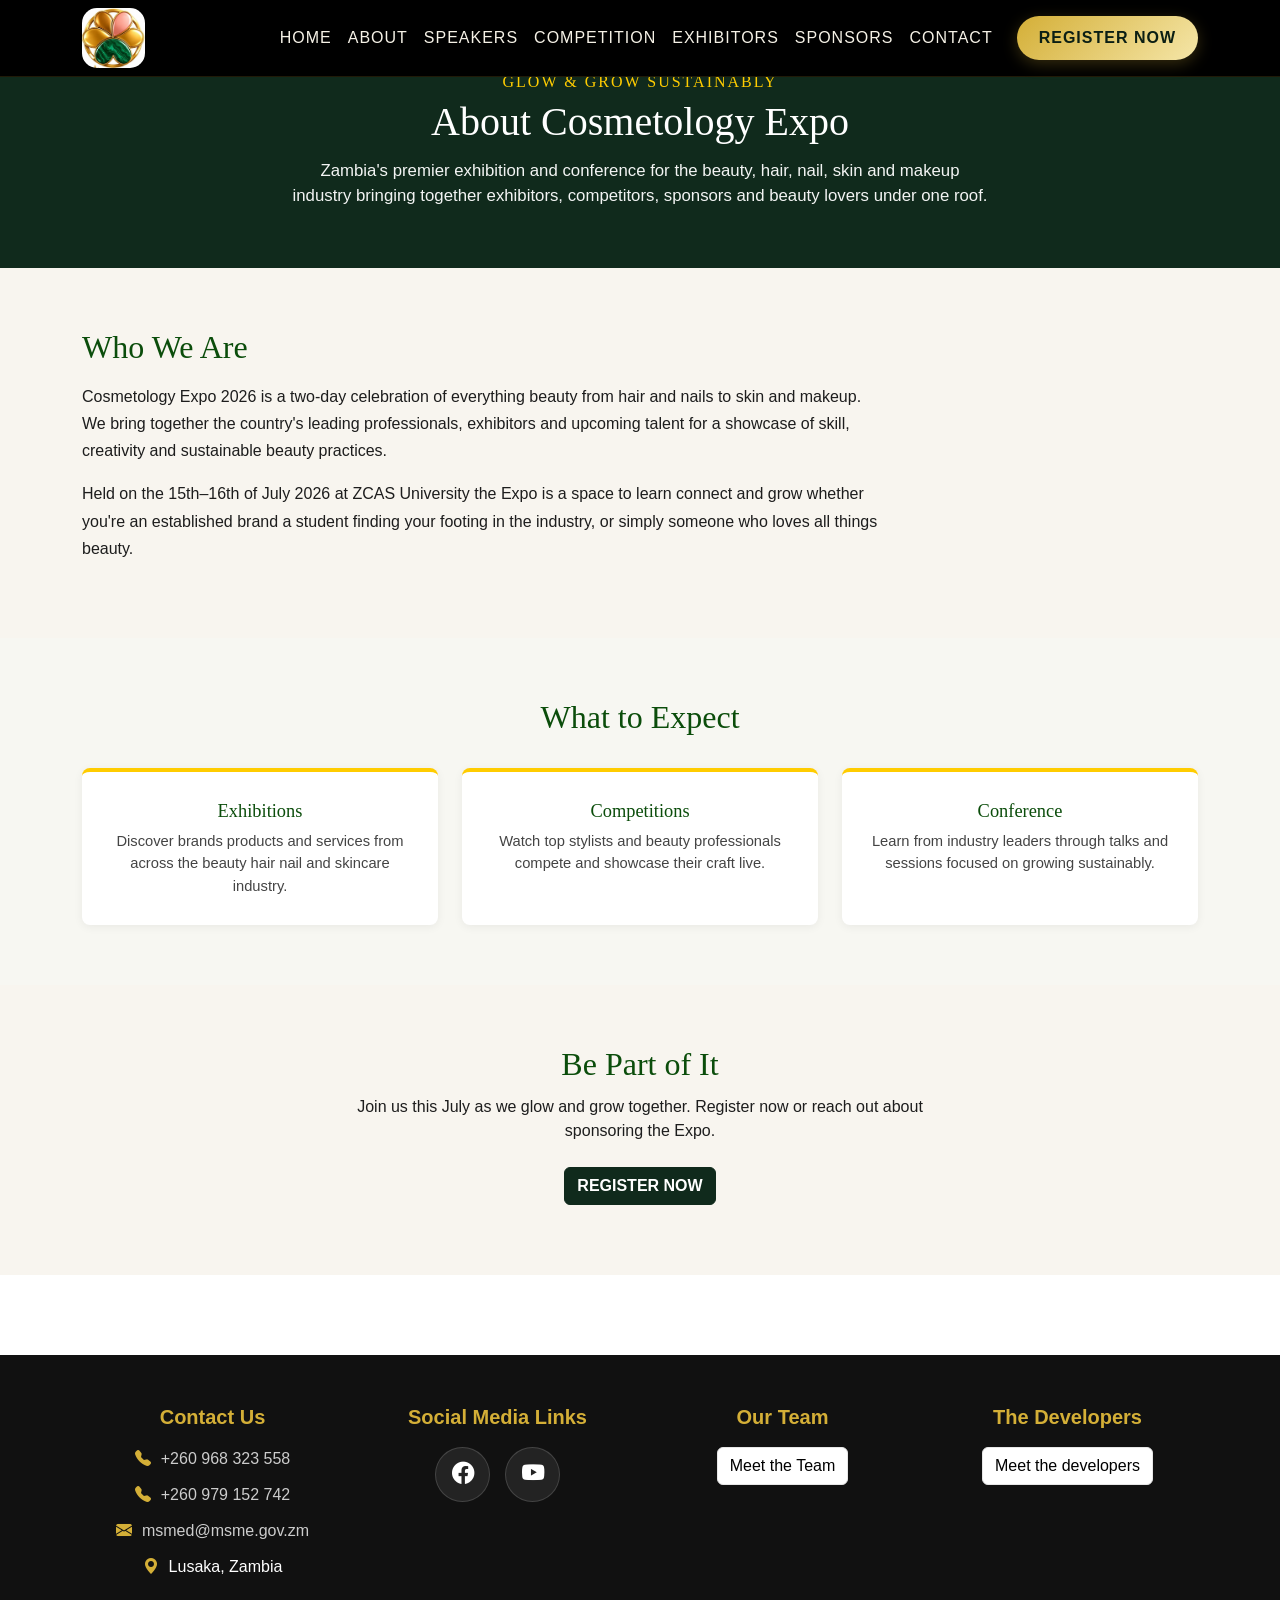
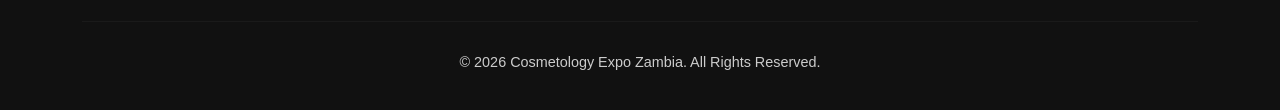
==== commit eeeb0d9f: "Add files via upload" ====
--- a/about page/about.html
+++ b/about page/about.html
@@ -5,11 +5,11 @@
     <meta name="viewport" content="width=device-width, initial-scale=1.0" />
 
     <title>Cosmetology Expo Zambia 2026</title>
-    <link rel="stylesheet" href="bootstrap/dist/css/bootstrap.css" />
-
     <link
-      href="https://cdn.jsdelivr.net/npm/bootstrap@5.3.3/dist/css/bootstrap.min.css"
+      href="https://cdn.jsdelivr.net/npm/bootstrap@5.3.8/dist/css/bootstrap.min.css"
       rel="stylesheet"
+      integrity="sha384-sRIl4kxILFvY47J16cr9ZwB07vP4J8+LH7qKQnuqkuIAvNWLzeN8tE5YBujZqJLB"
+      crossorigin="anonymous"
     />
 
     <link
@@ -165,7 +165,7 @@
           </p>
 
           <a
-            href="register_page/register.php"
+            href="../register_page/register.html"
             class="btn btn-success expo-about-btn"
           >
             REGISTER NOW
@@ -242,6 +242,10 @@
       </div>
     </footer>
 
-    <script src="../bootstrap/dist/js/bootstrap.js"></script>
+    <script
+      src="https://cdn.jsdelivr.net/npm/bootstrap@5.3.8/dist/js/bootstrap.bundle.min.js"
+      integrity="sha384-FKyoEForCGlyvwx9Hj09JcYn3nv7wiPVlz7YYwJrWVcXK/BmnVDxM+D2scQbITxI"
+      crossorigin="anonymous"
+    ></script>
   </body>
 </html>
--- a/style.css
+++ b/style.css
@@ -1,8 +1,32 @@
+  body {
+   background: #fff;
+   color: #000;
+   font-family: Arial, sans-serif;
+ }
  /* Logo */
 .navbar-logo {
   height: 60px; /* Adjust if needed */
   width: auto;
   display: block;
+
+  border-radius:15px;
+
+  object-fit: contain; /* prevents stretching */
+
+  transition: transform 0.2s ease, box-shadow 0.2s ease;
+}
+
+/* optional nice hover effect */
+.navbar-brand:hover .navbar-logo {
+  transform: scale(1.05);
+}
+
+/* mobile responsiveness */
+@media (max-width: 576px) {
+  .navbar-logo {
+    height: 45px;
+    border-radius: 14px;
+  }
 }
 
 /* Navbar brand */
@@ -98,11 +122,7 @@
    left: 130%;
  }
 
- body {
-   background: #0b0b0b;
-   color: white;
-   font-family: Arial, sans-serif;
- }
+
 
  /* NAV */
  .navbar {
@@ -131,7 +151,7 @@
       rgba(0, 0, 0, 0.30) 60%,
       rgba(0, 0, 0, 0.05) 100%
     ), 
-    url("images/background.webp");
+    url("images/background_image.webp");
 
   background-size: cover;
  
@@ -230,6 +250,7 @@
 
 .hero-description {
   width: min(400px, 100%);
+  max-width: 400px;
 
   margin-bottom: 2rem;
 
@@ -237,6 +258,27 @@
 
   font-size: 1rem;
   line-height: 1.8;
+  font-weight: 700;
+
+  text-align: left;
+
+  text-shadow: 0 2px 8px rgba(0, 0, 0, 0.7);
+
+  /* makes line breaks feel more balanced */
+  hyphens: auto;
+  overflow-wrap: break-word;
+  hyphens: none;
+}
+
+
+/* Slightly better spacing control on very small screens */
+@media (max-width: 576px) {
+  .hero-description {
+    width: 100%;
+    max-width: 100%;
+    font-size: 0.95rem;
+    line-height: 1.7;
+  }
 }
 .hero-btn {
   display: inline-block;
@@ -390,7 +432,7 @@
         rgba(0, 0, 0, 0.82) 0%,
         rgba(0, 0, 0, 0.55) 100%
       ),
-      url("images/smaller_screens.webp");
+      url("images/smaller_background.webp");
 
     background-size: cover;
     background-position: center top;
@@ -990,7 +1032,21 @@
  background: linear-gradient(135deg,  #144d35, #1b4332);
   color: #fff;
 }
-
+.sponsor-subtext {
+  font-weight: 700;
+  color: #fff;
+}
+.sponsor-current-title {
+  color: #fff;
+  font-weight: 700;
+  font-size: 1.6rem;
+}
+
+@media (max-width: 576px) {
+  .sponsor-current-title {
+    font-size: 1.3rem;
+  }
+}
 /* subtitle */
 .sponsor-subtext {
   color: rgba(255,255,255,0.85);
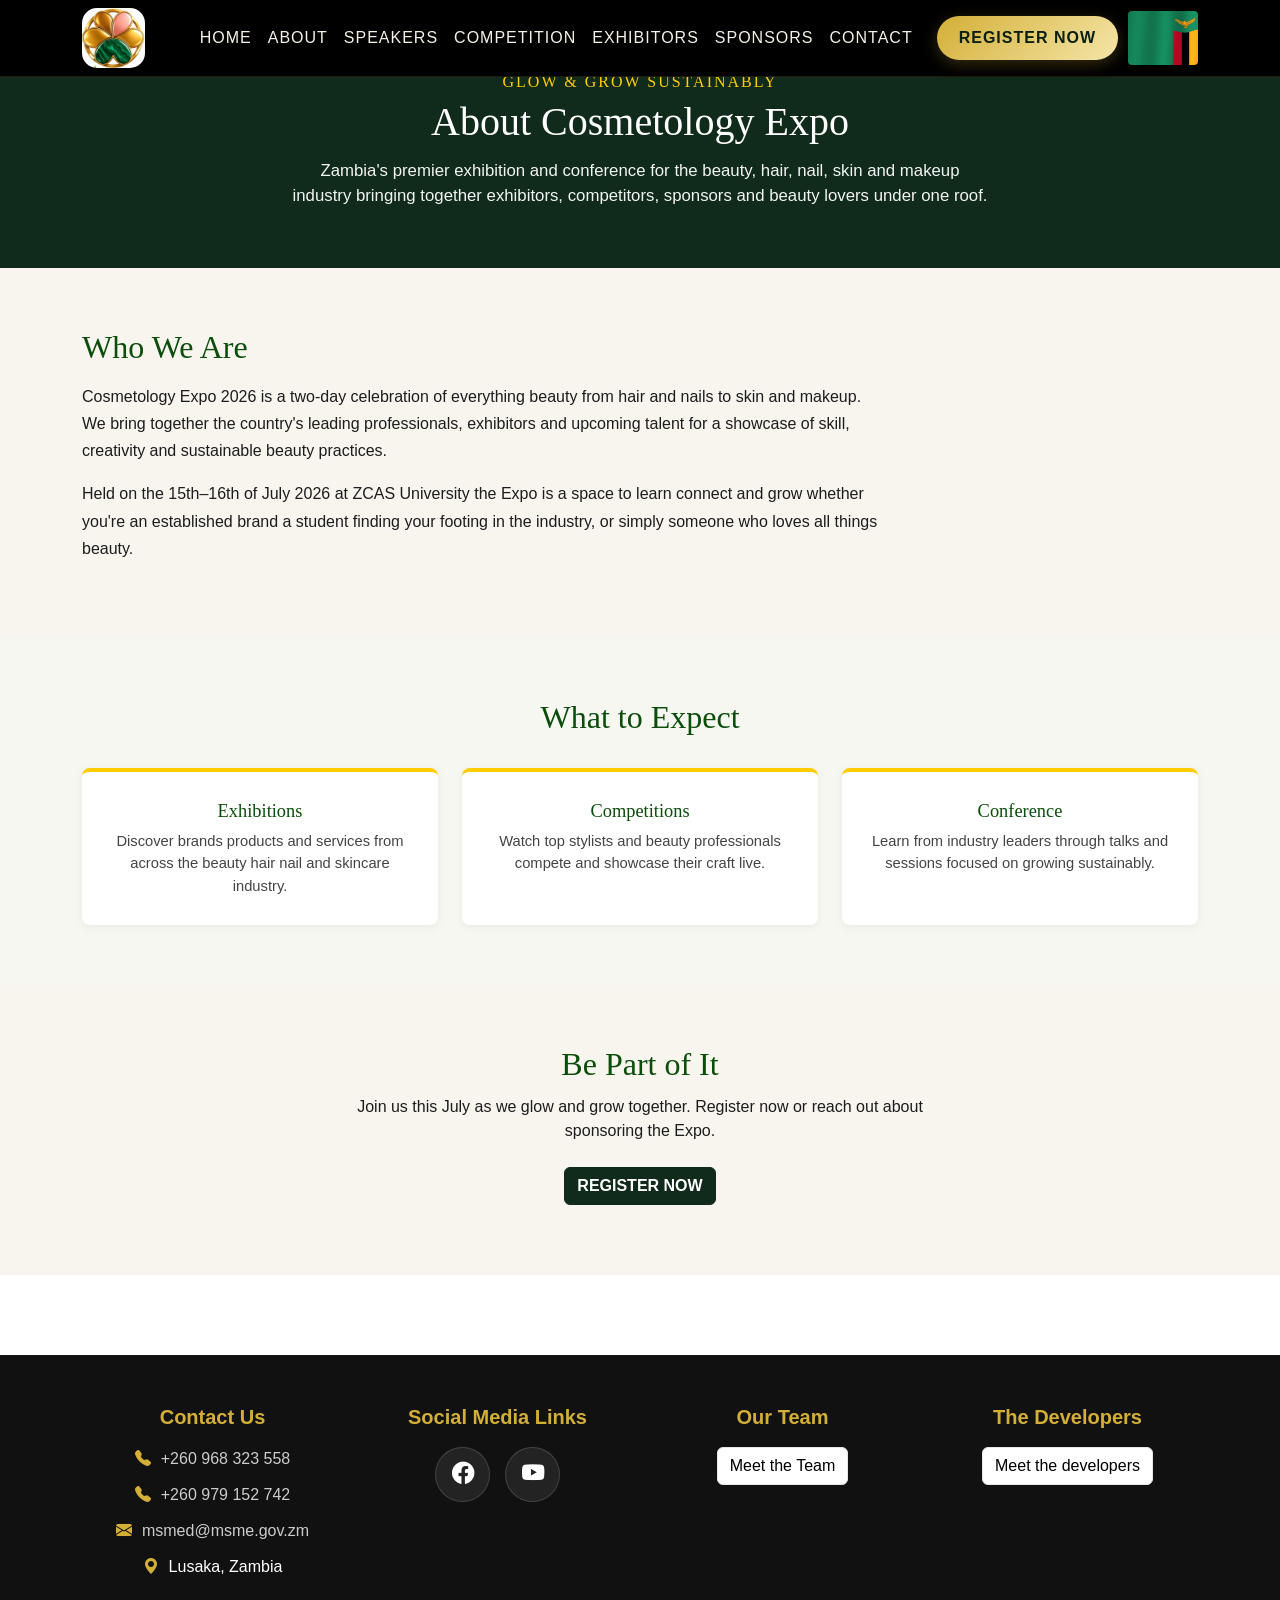
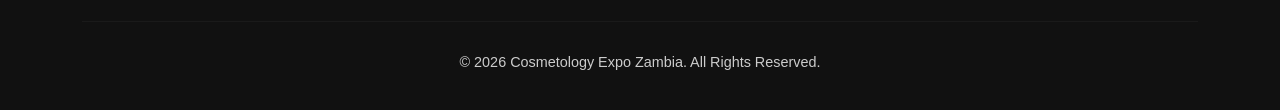
==== commit 3d543bd5: "Add files via upload" ====
--- a/about page/about.html
+++ b/about page/about.html
@@ -84,8 +84,19 @@
             </li>
           </ul>
 
-          <a href="../register_page/register.html" class="ms-lg-3">
+          <!-- REGISTER + FLAG -->
+          <a
+            href="../register_page/register.html"
+            class="ms-lg-3 register-wrapper"
+          >
             <button class="btn pink-btn text-white">REGISTER NOW</button>
+
+            <!-- Zambian Flag -->
+            <img
+              src="../images/zambia_flag_waving_loop.gif"
+              alt="Zambia Flag"
+              class="zambia-flag"
+            />
           </a>
         </div>
       </div>
@@ -104,7 +115,6 @@
           </p>
         </div>
       </section>
-
       <section class="expo-about-story">
         <div class="container">
           <h2 class="expo-about-section-title">Who We Are</h2>
--- a/style.css
+++ b/style.css
@@ -128,13 +128,43 @@
  .navbar {
    background: #000;
  }
-
+.register-wrapper {
+  display: inline-flex;
+  align-items: center;
+  gap: 10px;
+  text-decoration: none;
+}
+
+/* =========================
+   ZAMBIA FLAG (GIF)
+   ========================= */
+.zambia-flag {
+  width: 70px;          /* 👈 bigger (you can go 28–40px) */
+  height: auto;
+
+  display: inline-block;
+  vertical-align: middle;
+
+  /* makes it feel more “designed” */
+  border-radius: 4px;
+  box-shadow: 0 2px 6px rgba(0,0,0,0.25);
+
+  /* smooth feel */
+  transition: transform 0.25s ease, filter 0.25s ease;
+}
+
+/* hover polish */
+.register-wrapper:hover .zambia-flag {
+  transform: scale(1.12);
+  filter: drop-shadow(0 0 6px rgba(0, 255, 0, 0.35));
+}
 
  /* ==========================================
    HERO SECTION
 ========================================== */
 
 .hero {
+  
   position: relative;
   min-height: 50vh;
 
@@ -151,7 +181,7 @@
       rgba(0, 0, 0, 0.30) 60%,
       rgba(0, 0, 0, 0.05) 100%
     ), 
-    url("images/background_image.webp");
+    url("images/laptops_tablets.webp");
 
   background-size: cover;
  
@@ -390,6 +420,106 @@
   letter-spacing: 2px;
   text-transform: uppercase;
 }
+
+/* ==========================================
+   HERO SPONSORS SECTION
+========================================== */
+
+.hero-sponsors {
+  margin-top: 28px;
+  text-align: center;
+}
+
+/* title */
+.hero-sponsors-title {
+  color: rgba(255, 255, 255, 0.78);
+  font-size: 0.95rem;
+  font-weight: 600;
+  letter-spacing: 1.5px;
+  margin-bottom: 14px;
+  text-transform: uppercase;
+}
+
+/* row: SINGLE LINE ON DESKTOP */
+.hero-sponsors-row {
+  display: flex;
+  justify-content: center;
+  align-items: center;
+  flex-wrap: nowrap;
+  gap: 22px;
+}
+
+/* sponsor card */
+.hero-sponsor {
+  display: flex;
+  align-items: center;
+  justify-content: center;
+
+  padding: 12px 16px;
+  border-radius: 12px;
+
+  background: rgba(255, 255, 255, 0.07);
+  backdrop-filter: blur(10px);
+
+  transition: all 0.3s ease;
+}
+
+/* logo size (BIGGER) */
+.hero-sponsor img {
+  height: 52px;
+  width: auto;
+  max-width: 120px;
+  object-fit: contain;
+}
+
+/* hover */
+.hero-sponsor:hover {
+  transform: translateY(-4px);
+  background: rgba(255, 255, 255, 0.14);
+}
+/* ==========================================
+   HERO SPONSOR BRAND HOVER COLORS
+========================================== */
+
+.hero-sponsor.zanaco:hover {
+  box-shadow: 0 0 18px rgba(212, 175, 55, 0.5); /* Gold */
+}
+
+.hero-sponsor.undp:hover {
+  box-shadow: 0 0 18px rgba(99, 179, 237, 0.5); /* UNDP Blue */
+}
+
+.hero-sponsor.zcas:hover {
+  box-shadow: 0 0 18px rgba(159, 122, 234, 0.5); /* Purple */
+}
+
+.hero-sponsor.mooyas:hover {
+  box-shadow: 0 0 18px rgba(236, 72, 153, 0.5); /* Elegant Pink */
+}
+
+.hero-sponsor.bidata:hover {
+  box-shadow: 0 0 18px rgba(22, 163, 74, 0.5); /* Professional Green */
+}/* MOBILE RESPONSIVE */
+@media (max-width: 768px) {
+  .hero-sponsors-row {
+    flex-wrap: wrap;
+    gap: 12px;
+  }
+
+  .hero-sponsor img {
+    height: 38px;
+  }
+
+  .hero-sponsors-title {
+    font-size: 0.85rem;
+  }
+}
+
+.hero-heading,
+.countdown-card,
+.hero-sponsors {
+  margin-left: 28px;
+}
 /* ==========================================
    TABLETS
 ========================================== */
@@ -397,7 +527,21 @@
 @media (max-width: 992px) {
 
   .hero {
-    background-position: center center;
+    min-height: auto;
+
+    background:
+      linear-gradient(
+        180deg,
+        rgba(0, 0, 0, 0.82) 0%,
+        rgba(0, 0, 0, 0.55) 100%
+      ),
+      url("images/laptops_tablets.webp");
+
+    background-size: cover;
+    background-position: center top;
+    background-repeat: no-repeat;
+
+    padding: 90px 0 50px;
   }
 
   .hero-content {
@@ -416,12 +560,10 @@
     width: min(340px, 100%);
   }
 }
-
 /* ==========================================
    MOBILE
 ========================================== */
-
-@media (max-width: 768px) {
+@media (max-width: 600px) {
 
   .hero {
     min-height: auto;
@@ -429,17 +571,21 @@
     background:
       linear-gradient(
         180deg,
-        rgba(0, 0, 0, 0.82) 0%,
-        rgba(0, 0, 0, 0.55) 100%
+        rgba(0, 0, 0, 0.55) 0%,
+        rgba(0, 0, 0, 0.15) 45%,
+        rgba(0, 0, 0, 0.35) 100%
       ),
-      url("images/smaller_background.webp");
+      url("images/phones_background.webp");
 
     background-size: cover;
-    background-position: center top;
+    background-position: center top; /* adjust once you post/share this image too */
     background-repeat: no-repeat;
 
     padding: 90px 0 50px;
   }
+
+  /* ... rest unchanged ... */
+}
 
   .hero-content {
     padding: 0;
@@ -484,7 +630,9 @@
     max-width: 260px;
   }
 }
-
+.hero-outline {
+    color: #016808; /* Beautiful green */
+}
 /* ==========================================
    SMALL PHONES
 ========================================== */
@@ -1025,285 +1173,389 @@
   }
 }
 
-/* =========================
-   SPONSORS SECTION BACKGROUND
-========================= */
+/* =====================================================
+   SPONSORS SECTION (PROFESSIONAL CLEAN VERSION)
+===================================================== */
+
 #sponsors {
- background: linear-gradient(135deg,  #144d35, #1b4332);
-  color: #fff;
-}
+    background: #f7f9fc; /* ❌ removed green, now clean event background */
+    color: #111;
+    padding: 90px 0;
+    position: relative;
+    overflow: hidden;
+}
+
+/* subtle soft background glow */
+#sponsors::before {
+    content: "";
+    position: absolute;
+    inset: 0;
+    background: radial-gradient(circle at top right, rgba(0,0,0,0.04), transparent 60%);
+    pointer-events: none;
+}
+
+/* =====================================================
+   HEADINGS
+===================================================== */
+
+#sponsors h2 {
+    font-size: 2.6rem;
+    font-weight: 900;
+    color: #111;
+    margin-bottom: 15px;
+}
+
 .sponsor-subtext {
-  font-weight: 700;
-  color: #fff;
-}
+    max-width: 760px;
+    margin: 0 auto 30px;
+    color: #000;
+    font-size: 1rem;
+    line-height: 1.8;
+    font-weight: 500;
+}
+
 .sponsor-current-title {
-  color: #fff;
-  font-weight: 700;
-  font-size: 1.6rem;
-}
-
-@media (max-width: 576px) {
-  .sponsor-current-title {
-    font-size: 1.3rem;
-  }
-}
-/* subtitle */
-.sponsor-subtext {
-  color: rgba(255,255,255,0.85);
-  max-width: 700px;
-  margin: 0 auto 20px;
-}
-
-/* CTA BUTTON */
-.sponsor-cta {
-  display: inline-block;
-  margin-top: 10px;
-  padding: 10px 20px;
-  background: #fff;
-  color: #0b5d3b;
-  font-weight: 600;
-  border-radius: 8px;
-  text-decoration: none;
-  transition: 0.3s;
-}
-
-.sponsor-cta:hover {
-  background: #e6f5ee;
-}
-
-/* =========================
-   MARQUEE
-========================= */
-.sponsor-marquee {
-    overflow: hidden;
-    padding: 40px 0;
-}
-
-.sponsor-track {
-  display: flex;
-  gap: 25px;
-  width: max-content;
-  animation: scrollLeft 25s linear infinite;
-}
-
-/* =========================
-   SPONSOR CARD (CLICKABLE)
-========================= */
-.sponsor-card {
-  background: #fff;
-  border-radius: 12px;
-  padding: 15px;
-  width: 220px;
-  flex: 0 0 auto;
-
-  text-decoration: none;
-  color: #222;
-
+    margin-top: 70px;
+    margin-bottom: 30px;
+    color: #111;
+    font-size: 1.7rem;
+    font-weight: 800;
+}
+
+.expo-sponsor-cta-btn{
+    display:inline-flex;
+    align-items:center;
+    justify-content:center;
+    gap:10px;
+
+    margin:18px 0 50px;
+    padding:15px 34px;
+
+    background:linear-gradient(135deg,#1b4332,#2d6a4f);
+
+    color:#fff;
+    text-decoration:none;
+
+    font-size:1rem;
+    font-weight:700;
+    letter-spacing:.5px;
+
+    border-radius:50px;
+    border:2px solid #d4af37;
+
+    box-shadow:0 12px 30px rgba(27,67,50,.18);
+
+    transition:all .35s ease;
+}
+
+.expo-sponsor-cta-btn:hover{
+    background:linear-gradient(135deg,#2d6a4f,#40916c);
+    color:#fff;
+
+    transform:translateY(-5px);
+
+    box-shadow:
+        0 18px 40px rgba(27,67,50,.25),
+        0 0 18px rgba(212,175,55,.35);
+}
+
+.expo-sponsor-cta-btn::after{
+    content:"→";
+    font-size:1.2rem;
+    transition:transform .3s ease;
+}
+
+.expo-sponsor-cta-btn:hover::after{
+    transform:translateX(6px);
+}
+
+/* ============================================
+   SPONSORSHIP PACKAGE CARDS
+   ============================================ */
+
+.package-card {
+  position: relative;
+  height: 100%;
+  padding: 2.5rem 2rem;
+  border-radius: 16px;
+  box-shadow: 0 10px 30px rgba(0, 0, 0, 0.25);
+  transition: transform 0.35s ease, box-shadow 0.35s ease;
+  overflow: hidden;
   display: flex;
   flex-direction: column;
-  align-items: center;
-
-  overflow: hidden; /* important */
-
-  box-shadow: 0 6px 18px rgba(0,0,0,0.15);
-
-  transition:
-    transform 0.3s ease,
-    box-shadow 0.3s ease;
-}
-
-
-.sponsor-card img {
-  width: 100%;
-  height: 70px;
-  object-fit: contain;
-  margin-bottom: 10px;
-}
-.sponsor-card h6 {
-  font-weight: 700;
-  margin-top: 10px;
-  margin-bottom: 0;
-}
-
-.sponsor-card:hover {
-  transform: scale(1.18);
-  box-shadow: 0 18px 40px rgba(0,0,0,0.25);
-}
-
-
-
-/* =========================
-   ANIMATION
-========================= */
-@keyframes scrollLeft {
-  0% { transform: translateX(0); }
-  100% { transform: translateX(-50%); }
-}
-
-/* =========================
-   CTA SECTION
-========================= */
-#register {
-  background: #111;
-}
-
-#register h2 {
-  font-weight: 700;
-}
-
-#register p {
-  color: #ccc;
-}
-
-/* =========================================
-   SPONSORS SECTION BACKGROUND
-   ========================================= */
-
-.sponsors-section {
-  background: linear-gradient(135deg, #0b2e1a, #0f3d22);
-  color: #fff;
-  position: relative;
-  overflow: hidden;
-}
-
-/* soft gold glow overlay */
-.sponsors-section::before {
+}
+
+.package-card:hover {
+  transform: translateY(-8px);
+  box-shadow: 0 20px 45px rgba(0, 0, 0, 0.35);
+}
+
+/* subtle top sheen shared by all cards */
+.package-card::before {
   content: "";
   position: absolute;
-  inset: 0;
-  background: radial-gradient(circle at top, rgba(212,175,55,0.08), transparent 60%);
-  pointer-events: none;
-}
-
-/* title */
-.sponsors-section h2 {
+  top: 0;
+  left: 0;
+  right: 0;
+  height: 4px;
+  background: linear-gradient(90deg, transparent, rgba(255, 255, 255, 0.9), transparent);
+  opacity: 0.7;
+}
+
+/* ---------- PLATINUM ---------- */
+.package-card.platinum {
+  background: linear-gradient(160deg, #3d4451 0%, #22262e 100%);
+  border: 1px solid rgba(229, 228, 226, 0.3);
+  color: #f0f1f3;
+}
+
+.package-card.platinum.featured {
+  border-color: rgba(229, 228, 226, 0.6);
+  box-shadow:
+    0 10px 30px rgba(0, 0, 0, 0.3),
+    0 0 45px rgba(200, 210, 225, 0.18);
+}
+
+.package-card.platinum.featured:hover {
+  box-shadow:
+    0 20px 45px rgba(0, 0, 0, 0.4),
+    0 0 65px rgba(200, 210, 225, 0.28);
+}
+
+/* ---------- GOLD ---------- */
+.package-card.gold {
+  background: linear-gradient(160deg, #684807 0%, #d19c29 100%);
+  border: 1px solid rgba(212, 175, 55, 0.35);
+  color: #fdf3d8;
+}
+
+.package-card.gold:hover {
+  border-color: rgba(212, 175, 55, 0.6);
+}
+
+/* ---------- SILVER ---------- */
+.package-card.silver {
+  background: linear-gradient(160deg, #010c22 0%, #5175e2 100%);
+  border: 1px solid rgba(140, 140, 242, 0.3);
+  color: #f2f2f4;
+}
+
+.package-card.silver:hover {
+  border-color: rgba(192, 192, 200, 0.55);
+}
+
+/* ============================================
+   HEADER
+   ============================================ */
+
+.package-header {
+  display: flex;
+  align-items: center;
+  justify-content: space-between;
+  gap: 0.75rem;
+  margin-bottom: 1.5rem;
+  flex-wrap: wrap;
+}
+
+.package-label {
+  font-family: "Playfair Display", Georgia, serif;
+  font-size: 1.35rem;
   font-weight: 700;
-}
-
-/* subtitle */
-.sponsor-subtext {
-  color: #d6d6d6;
-  max-width: 750px;
-  margin: 10px auto 20px;
+  letter-spacing: 0.03em;
+  color: inherit;
+}
+
+.package-tag {
+  font-size: 0.7rem;
+  font-weight: 700;
+  letter-spacing: 0.12em;
+  text-transform: uppercase;
+  padding: 0.3rem 0.75rem;
+  border-radius: 999px;
+  background: linear-gradient(135deg, #d4af37, #f4d976);
+  color: #2a1f00;
+  box-shadow: 0 2px 10px rgba(212, 175, 55, 0.5);
+}
+
+/* ============================================
+   PRICE
+   ============================================ */
+
+.package-price {
+  display: flex;
+  align-items: baseline;
+  gap: 0.4rem;
+  margin-bottom: 1rem;
+  padding-bottom: 1.25rem;
+  border-bottom: 1px solid rgba(255, 255, 255, 0.15);
+}
+
+.currency {
   font-size: 0.95rem;
-  line-height: 1.6;
-}
-
-/* CTA */
-.sponsor-cta {
-  display: inline-block;
-  margin-top: 10px;
-  padding: 11px 20px;
-
-  background: linear-gradient(135deg, #d4af37, #f5d97c);
-  color: #111;
   font-weight: 600;
-
-  border-radius: 30px;
-  text-decoration: none;
-
-  transition: all 0.3s ease;
-}
-
-.sponsor-cta:hover {
-  transform: translateY(-3px);
-  box-shadow: 0 10px 25px rgba(212, 175, 55, 0.35);
-}
-
-/* =========================================
-   BASE SPONSOR CARD
-   ========================================= */
-
-.sponsor-card {
+  color: rgba(255, 255, 255, 0.7);
+  letter-spacing: 0.05em;
+}
+
+.amount {
+  font-family: "Playfair Display", Georgia, serif;
+  font-size: 1.9rem;
+  font-weight: 700;
+  color: #ffffff;
+  line-height: 1.1;
+}
+
+/* ============================================
+   DESCRIPTION
+   ============================================ */
+
+.package-description {
+  font-size: 0.95rem;
+  line-height: 1.55;
+  color: rgba(255, 255, 255, 0.8);
+  margin-bottom: 1.75rem;
+}
+
+/* ============================================
+   FEATURES
+   ============================================ */
+
+.package-features {
   display: flex;
   flex-direction: column;
-  align-items: center;
-  justify-content: center;
-
-  padding: 28px 20px;
-  border-radius: 16px;
-
-  text-decoration: none;
-  color: #fff;
-
-  background: rgba(255, 255, 255, 0.06);
-  border: 1px solid rgba(255, 255, 255, 0.12);
-
-  backdrop-filter: blur(6px);
-  transition: all 0.35s ease;
-
-  height: 100%;
-}
-
-/* logo */
+  gap: 0.9rem;
+  margin-top: auto;
+}
+
+.feature {
+  font-size: 0.92rem;
+  line-height: 1.4;
+  color: rgba(255, 255, 255, 0.92);
+  padding-left: 0.1rem;
+  display: flex;
+  align-items: flex-start;
+  gap: 0.5rem;
+}
+
+/* ============================================
+   RESPONSIVE
+   ============================================ */
+
+@media (max-width: 767px) {
+  .package-card {
+    padding: 2rem 1.5rem;
+  }
+
+  .amount {
+    font-size: 1.6rem;
+  }
+}
+/* =====================================================
+   SPONSOR CARDS (CLEANED BUT SAME DESIGN)
+===================================================== */
+
+.sponsor-card {
+    background: #fff;
+    width: 220px;
+    min-height: 180px;
+
+    display: flex;
+    flex-direction: column;
+    justify-content: center;
+    align-items: center;
+
+    border-radius: 18px;
+    padding: 24px 20px;
+
+    text-align: center;
+    text-decoration: none;
+
+    color: #222;
+
+    border: 1px solid rgba(0,0,0,0.06);
+
+    box-shadow: 0 10px 25px rgba(0,0,0,0.08);
+
+    transition: all 0.3s ease;
+}
+
+.sponsor-card:hover {
+    transform: translateY(-10px);
+    box-shadow: 0 20px 40px rgba(0,0,0,0.12);
+}
+
 .sponsor-card img {
-  width: 130px;
-  height: 85px;
-  object-fit: contain;
-
-  margin-bottom: 12px;
-  transition: 0.3s ease;
-}
-
-/* text */
+    width: 130px;
+    height: 80px;
+    object-fit: contain;
+    margin-bottom: 14px;
+}
+
 .sponsor-card h6 {
-  margin: 0;
-  font-weight: 600;
-  color: #eaeaea;
-  transition: 0.3s ease;
-}
-
-/* hover lift */
-.sponsor-card:hover {
-  transform: translateY(-10px);
-  box-shadow: 0 18px 35px rgba(0,0,0,0.35);
-}
-
-/* =========================================
-   ZANACO BRAND STYLE (GOLD)
-   ========================================= */
-
-.sponsor-card.zanaco:hover {
-  border-color: #d4af37;
-  background: rgba(212,175,55,0.10);
-}
-
-.sponsor-card.zanaco:hover h6 {
-  color: #d4af37;
-}
-
-.sponsor-card.zanaco:hover img {
-  filter: drop-shadow(0 0 12px rgba(212,175,55,0.5));
-}
-
-/* =========================================
-   UNDP BRAND STYLE (BLUE)
-   ========================================= */
-
-.sponsor-card.undp:hover {
-  border-color: #2b6cb0;
-  background: rgba(43,108,176,0.10);
-}
-
-.sponsor-card.undp:hover h6 {
-  color: #63b3ed;
-}
-
-.sponsor-card.undp:hover img {
-  filter: drop-shadow(0 0 12px rgba(99,179,237,0.5));
-}
-
-/* =========================================
-   RESPONSIVE FIXES
-   ========================================= */
+    font-weight: 700;
+    font-size: 1rem;
+    color: #222;
+
+
+}
+
+#sponsors h2,
+.sponsor-current-title {
+  font-size: clamp(1.8rem, 4vw, 2.5rem);
+  font-weight: 700;
+  letter-spacing: 2px;
+  color: #1b4332; /* same green as expo */
+  text-transform: uppercase;
+  position: relative;
+  display: inline-block;
+}
+
+/* underline (same style as expo-title) */
+#sponsors h2::after,
+.sponsor-current-title::after {
+  content: "";
+  display: block;
+  width: 120px;
+  height: 4px;
+  margin: 12px auto 0;
+  border-radius: 50px;
+  background: linear-gradient(
+    to right,
+    #1b4332,
+    #d4af37,
+    #5a3e1b
+  );
+}
+/* =====================================================
+   BRAND HOVER STATES (SUBTLE + CLEAN)
+===================================================== */
+
+.sponsor-card.zanaco:hover { border-color: #d4af37; }
+.sponsor-card.undp:hover { border-color: #2b6cb0; }
+.sponsor-card.zcas:hover { border-color: #6b46c1; }
+.sponsor-card.mooya:hover { border-color: #ff5fa2; }
+.sponsor-card.bidata:hover { border-color: #1f5fa8; }
+
+/* =====================================================
+   RESPONSIVE
+===================================================== */
 
 @media (max-width: 768px) {
-  .sponsor-card {
-    padding: 22px;
-  }
-
-  .sponsor-card img {
-    width: 110px;
-    height: 75px;
-  }
+    #sponsors {
+        padding: 60px 0;
+    }
+
+    #sponsors h2 {
+        font-size: 2rem;
+    }
+
+    .package-card {
+        padding: 22px;
+    }
+
+    .sponsor-card {
+        width: 180px;
+        min-height: 160px;
+        padding: 20px;
+    }
 }
